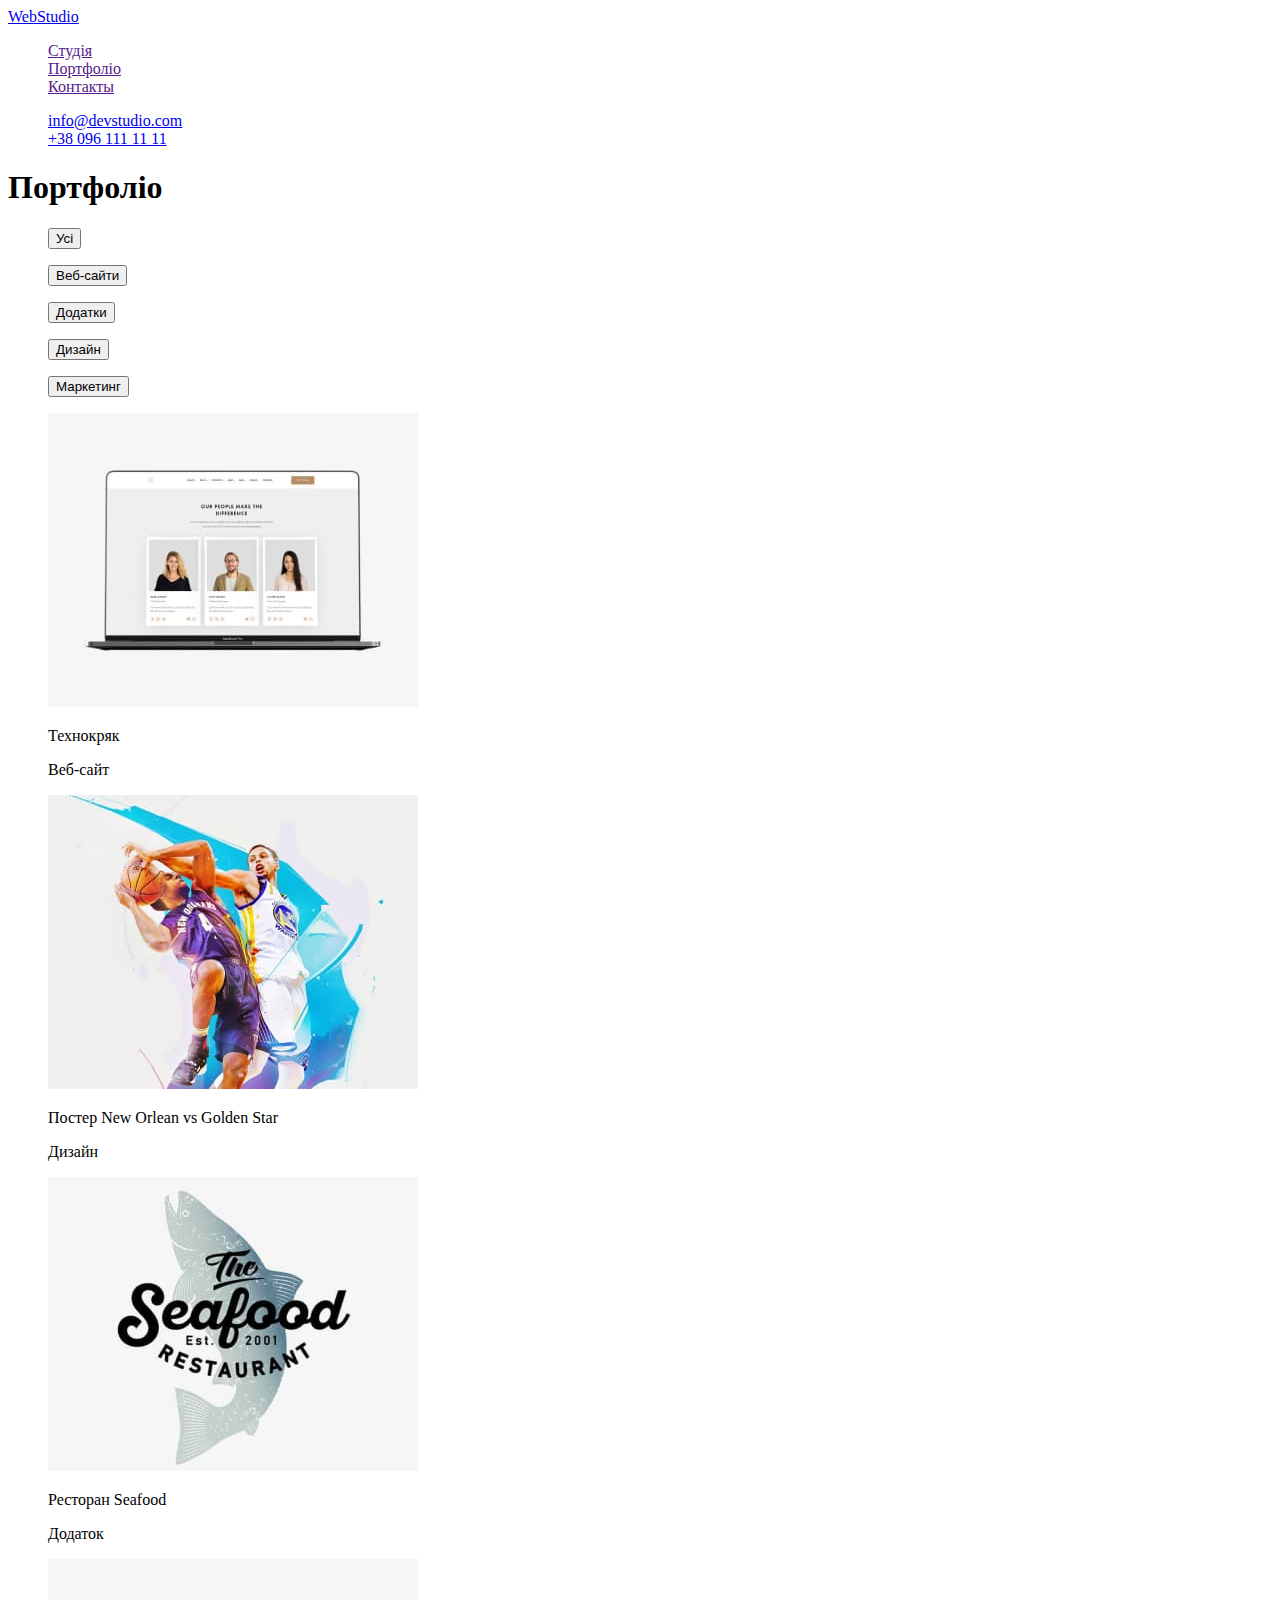
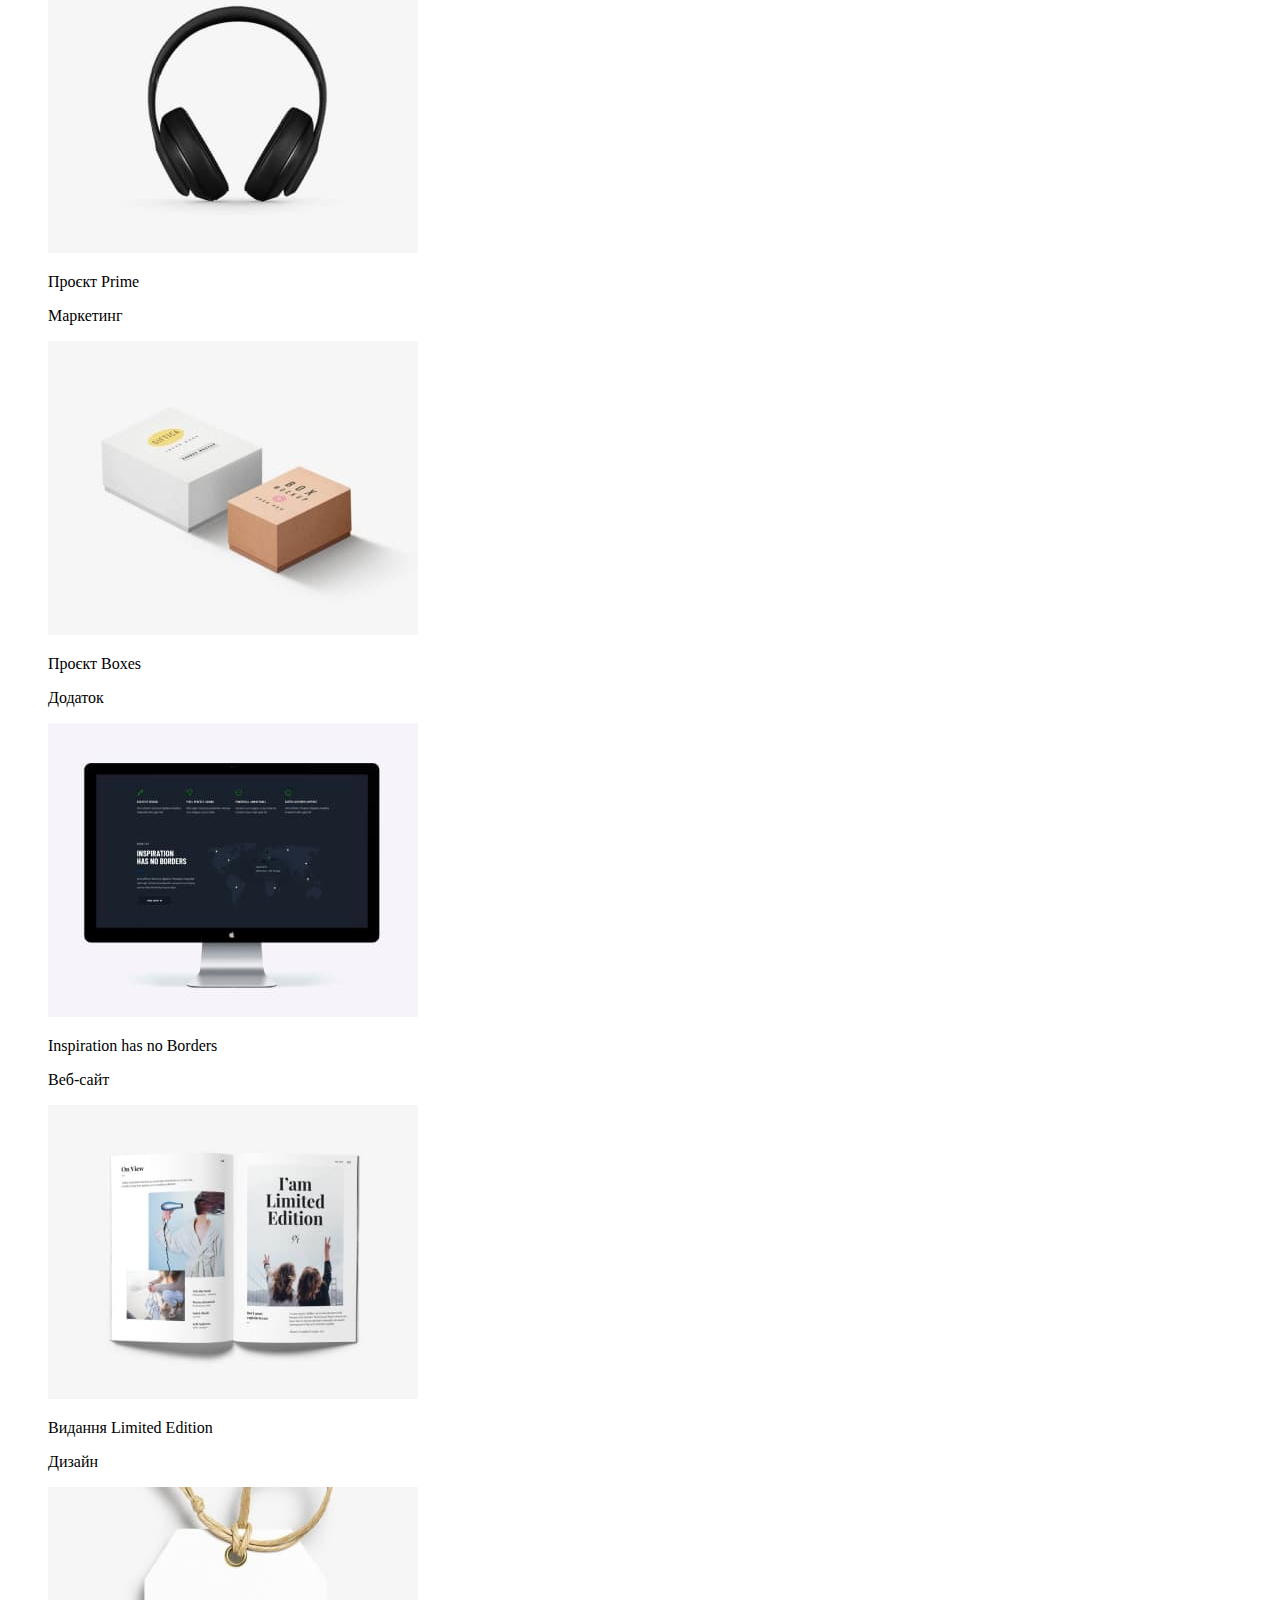
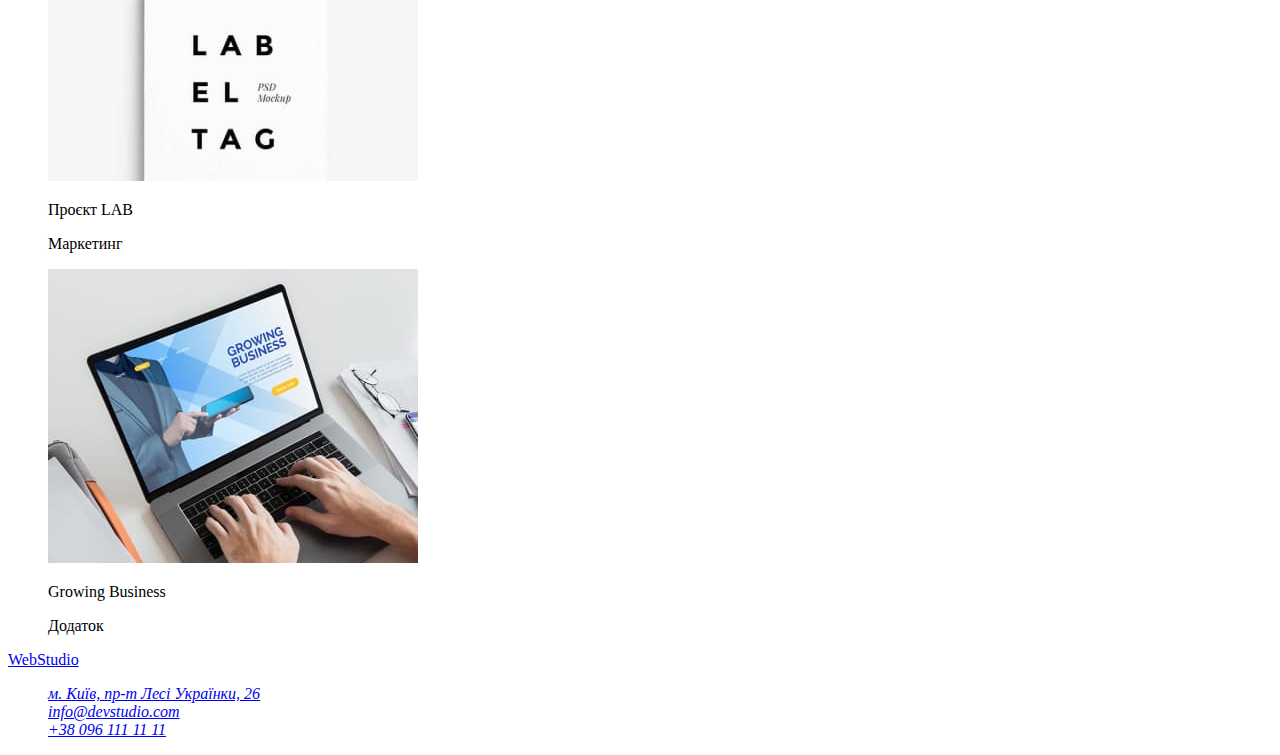
==== portfolio.html @ 8956137d "HM-2 day-1" ====
<!DOCTYPE html>
<html lang="uk">
  <head>
    <meta charset="UTF-8" />
    <meta http-equiv="X-UA-Compatible" content="IE=edge" />
    <meta name="viewport" content="width=device-width, initial-scale=1.0" />
    <title>Document</title>
    <link rel="stylesheet" href="./styles.css" />
  </head>
  <body>
    <header class="web-header">
      <nav class="header-nav">
        <a href="./index.html ">WebStudio</a>
        <ul>
          <li class="link">
            <a href="" class="link-web">Студія</a>
          </li>
          <li>
            <a href="" class="link-web">Портфоліо</a>
          </li>
          <li>
            <a href="" class="link-web">Контакты</a>
          </li>
        </ul>
      </nav>

      <ul>
        <li>
          <a class="link-contact" href="mailtu:info@devstudio.com"
            >info@devstudio.com</a
          >
        </li>
        <li>
          <a class="link-contact" href="tel:+380961111111">+38 096 111 11 11</a>
        </li>
      </ul>
    </header>
    <h1>Портфоліо</h1>
    <section class="nav-portfolio">
      <li>
        <ul>
          <button type="button">Усі</button>
        </ul>
        <ul>
          <button type="button">Веб-сайти</button>
        </ul>
        <ul>
          <button type="button">Додатки</button>
        </ul>
        <ul>
          <button type="button">Дизайн</button>
        </ul>
        <ul>
          <button type="button">Маркетинг</button>
        </ul>
      </li>
    </section>
    <section class="projects">
      <ul>
        <li>
          <img src="./images/project1.jpg" alt="Технокряк" width="370" />
          <p>Технокряк</p>
          <p>Веб-сайт</p>
        </li>
        <li>
          <img
            src="./images/project2.jpg"
            alt="Постер New Orlean vs Golden Star"
            width="370"
          />
          <p>Постер New Orlean vs Golden Star</p>
          <p>Дизайн</p>
        </li>
        <li>
          <img src="./images/project3.jpg" alt="Ресторан Seafood" width="370" />
          <p>Ресторан Seafood</p>
          <p>Додаток</p>
        </li>
        <li>
          <img src="./images/project4.jpg" alt="Проєкт Prime" width="370" />
          <p>Проєкт Prime</p>
          <p>Маркетинг</p>
        </li>
        <li>
          <img src="./images/project5.jpg" alt="Проєкт Boxes" width="370" />
          <p>Проєкт Boxes</p>
          <p>Додаток</p>
        </li>
        <li>
          <img
            src="./images/project6.jpg"
            alt="Inspiration has no Borders"
            width="370"
          />
          <p>Inspiration has no Borders</p>
          <p>Веб-сайт</p>
        </li>
        <li>
          <img
            src="./images/project7.jpg"
            alt="Видання Limited Edition"
            width="370"
          />
          <p>Видання Limited Edition</p>
          <p>Дизайн</p>
        </li>
        <li>
          <img src="./images/project8.jpg" alt="Проєкт LAB" width="370" />
          <p>Проєкт LAB</p>
          <p>Маркетинг</p>
        </li>
        <li>
          <img src="./images/project9.jpg" alt="Growing Business" width="370" />
          <p>Growing Business</p>
          <p>Додаток</p>
        </li>
      </ul>
    </section>

    <footer>
      <a href="./index.html">WebStudio</a>
      <address>
        <ul>
          <li>
            <a href="https://goo.gl/maps/ACZNKpHMxKwvgp7U7" target="_blank"
              >м. Київ, пр-т Лесі Українки, 26</a
            >
          </li>
          <li><a href="mailto:info@devstudio.com">info@devstudio.com</a></li>
          <li><a href="tel:+380961111111 ">+38 096 111 11 11</a></li>
        </ul>
      </address>
    </footer>
  </body>
</html>
---- styles.css ----
:root {
  --color-web-blue: #2196f3;
}
ul * {
  list-style: none;
}
.hero {
  background-color: #2f303a;
}
.link-web:hover {
  color: var(--color-web-blue);
}
.link-contact:hover {
  color: var(--color-web-blue);
}
.order {
  background-color: var(--color-web-blue);
}
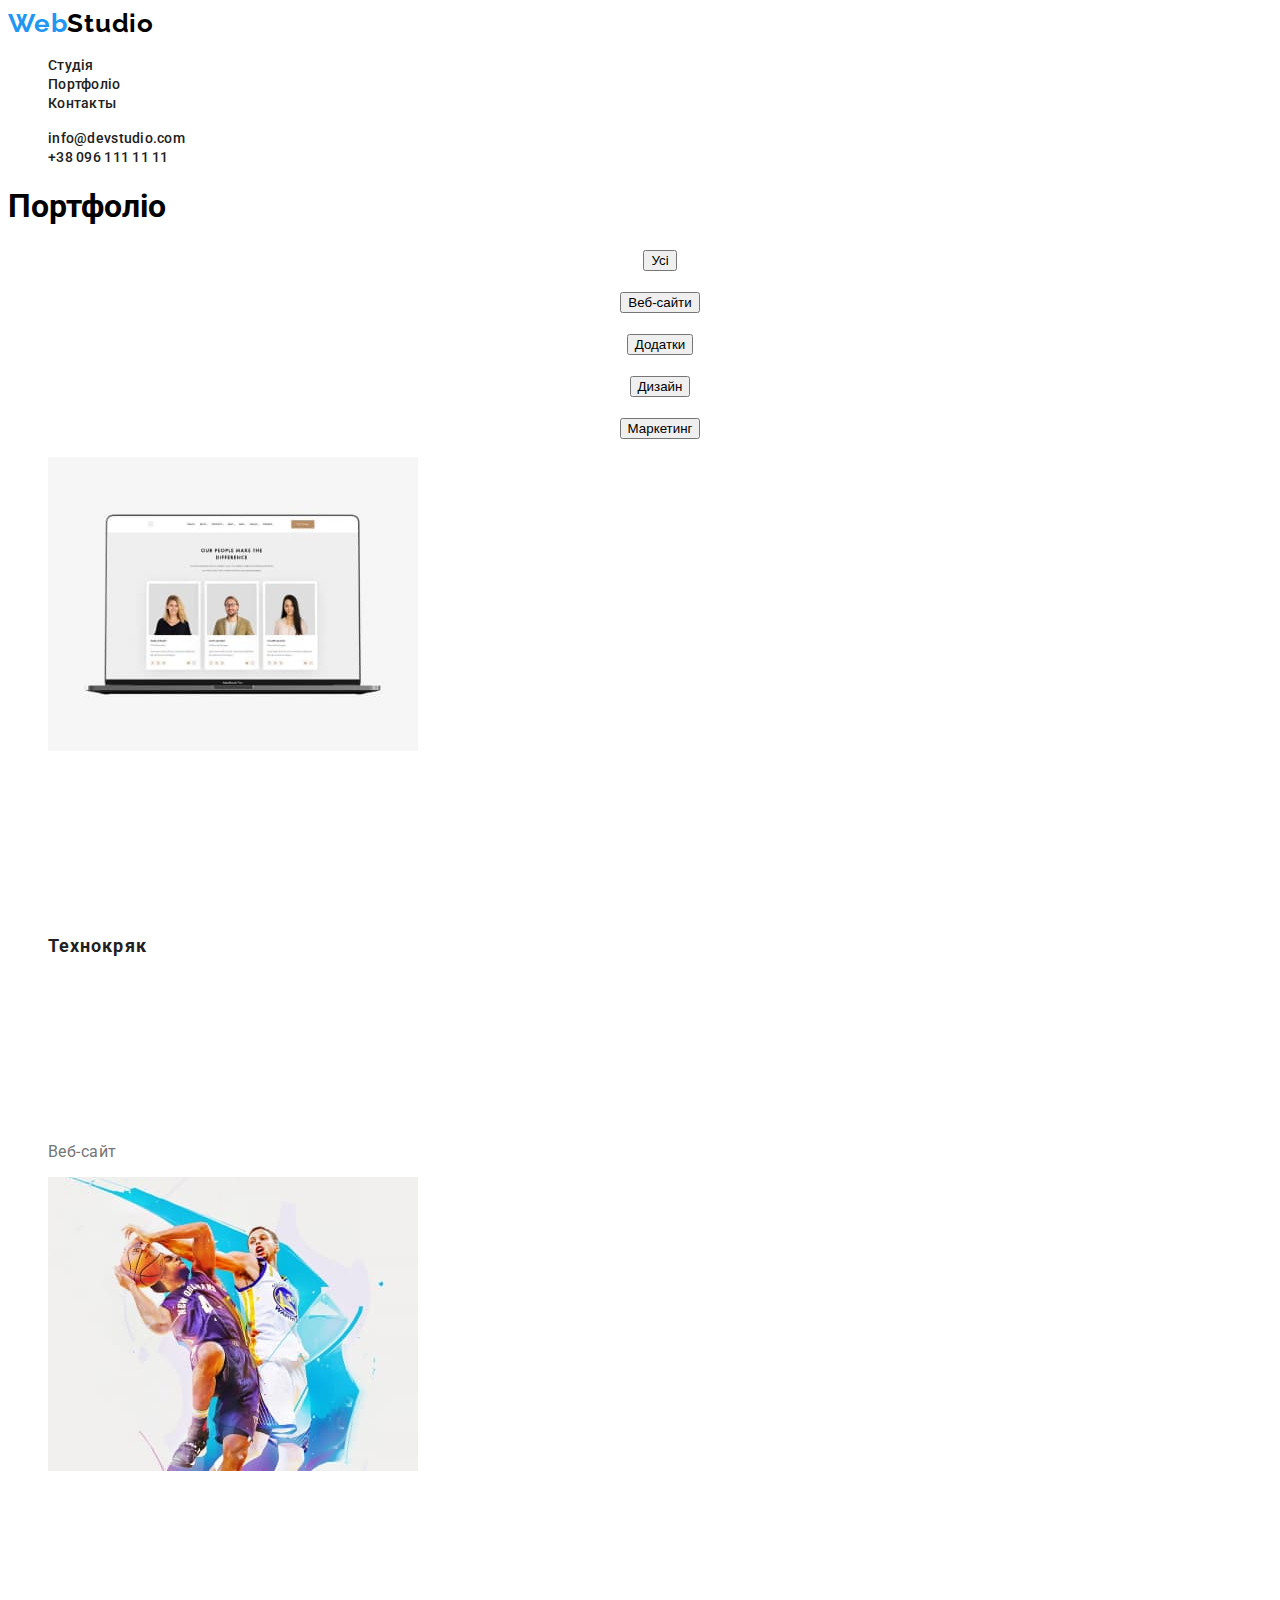
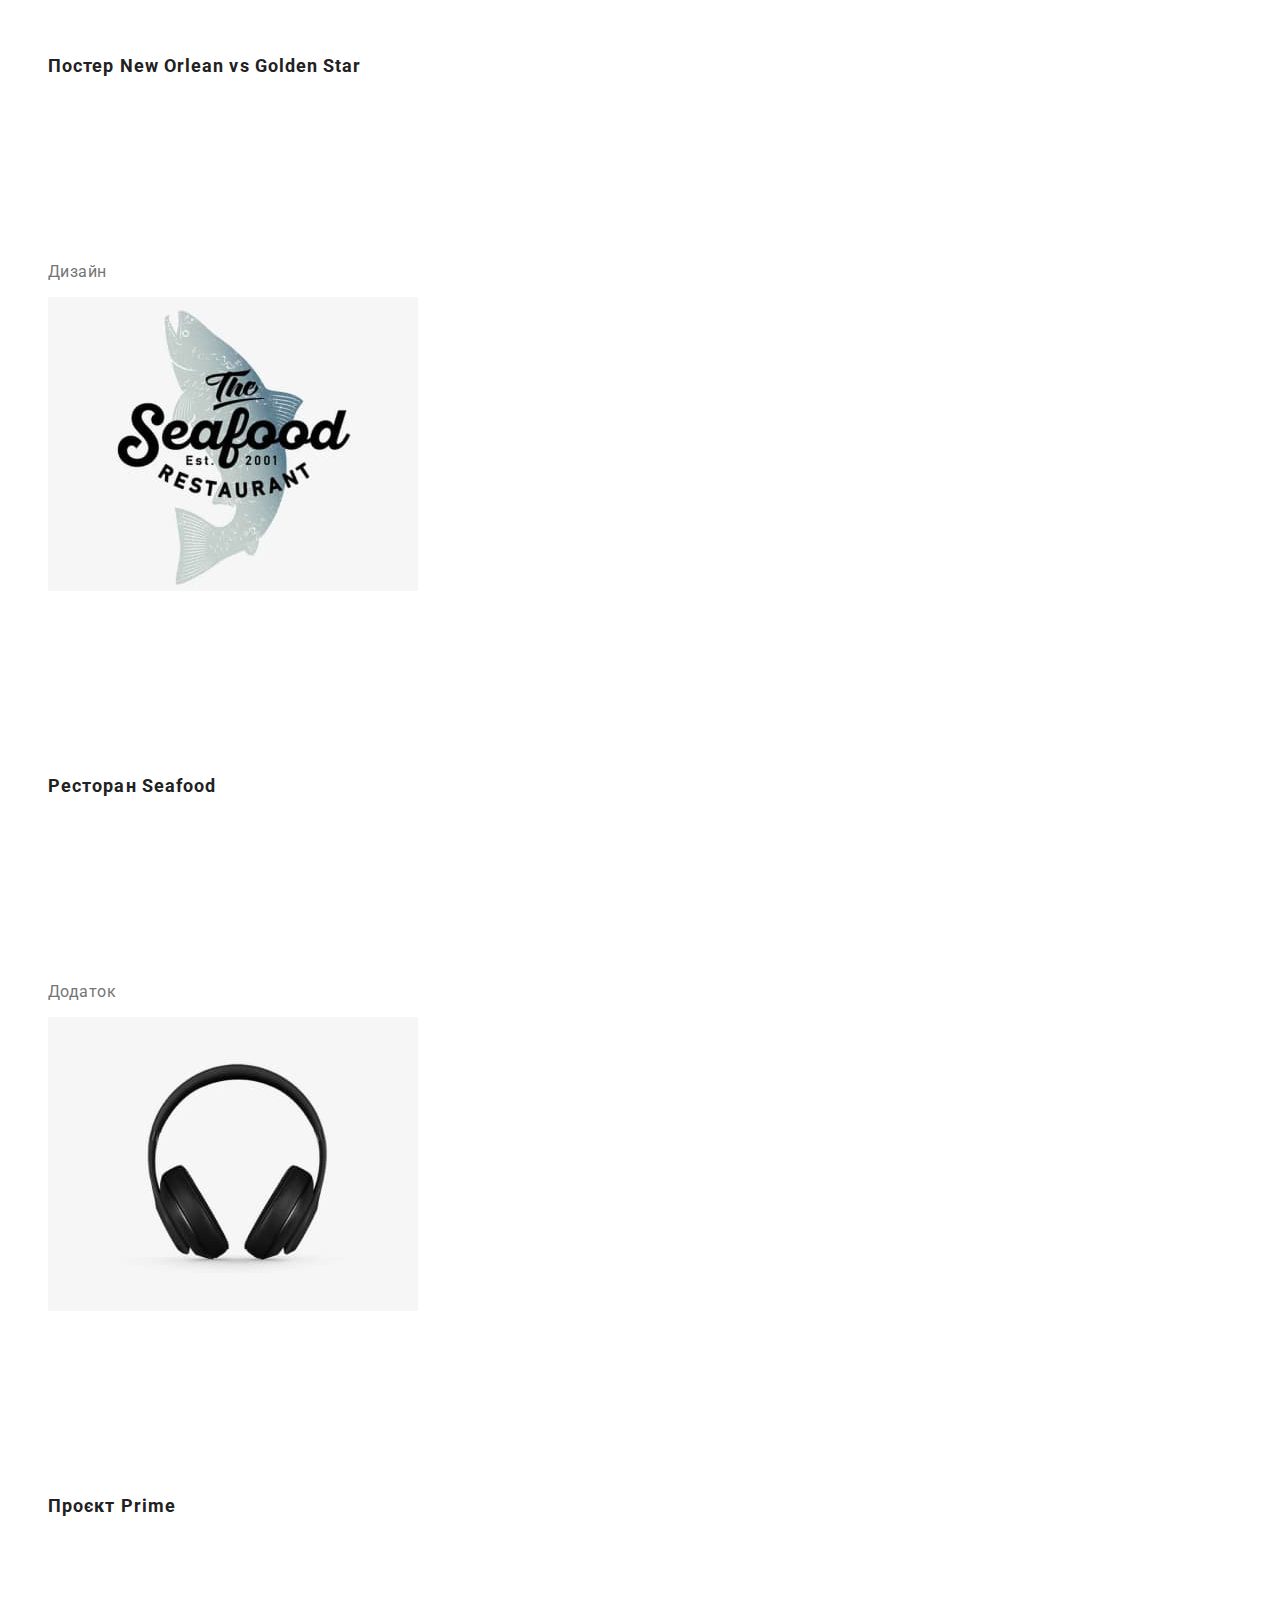
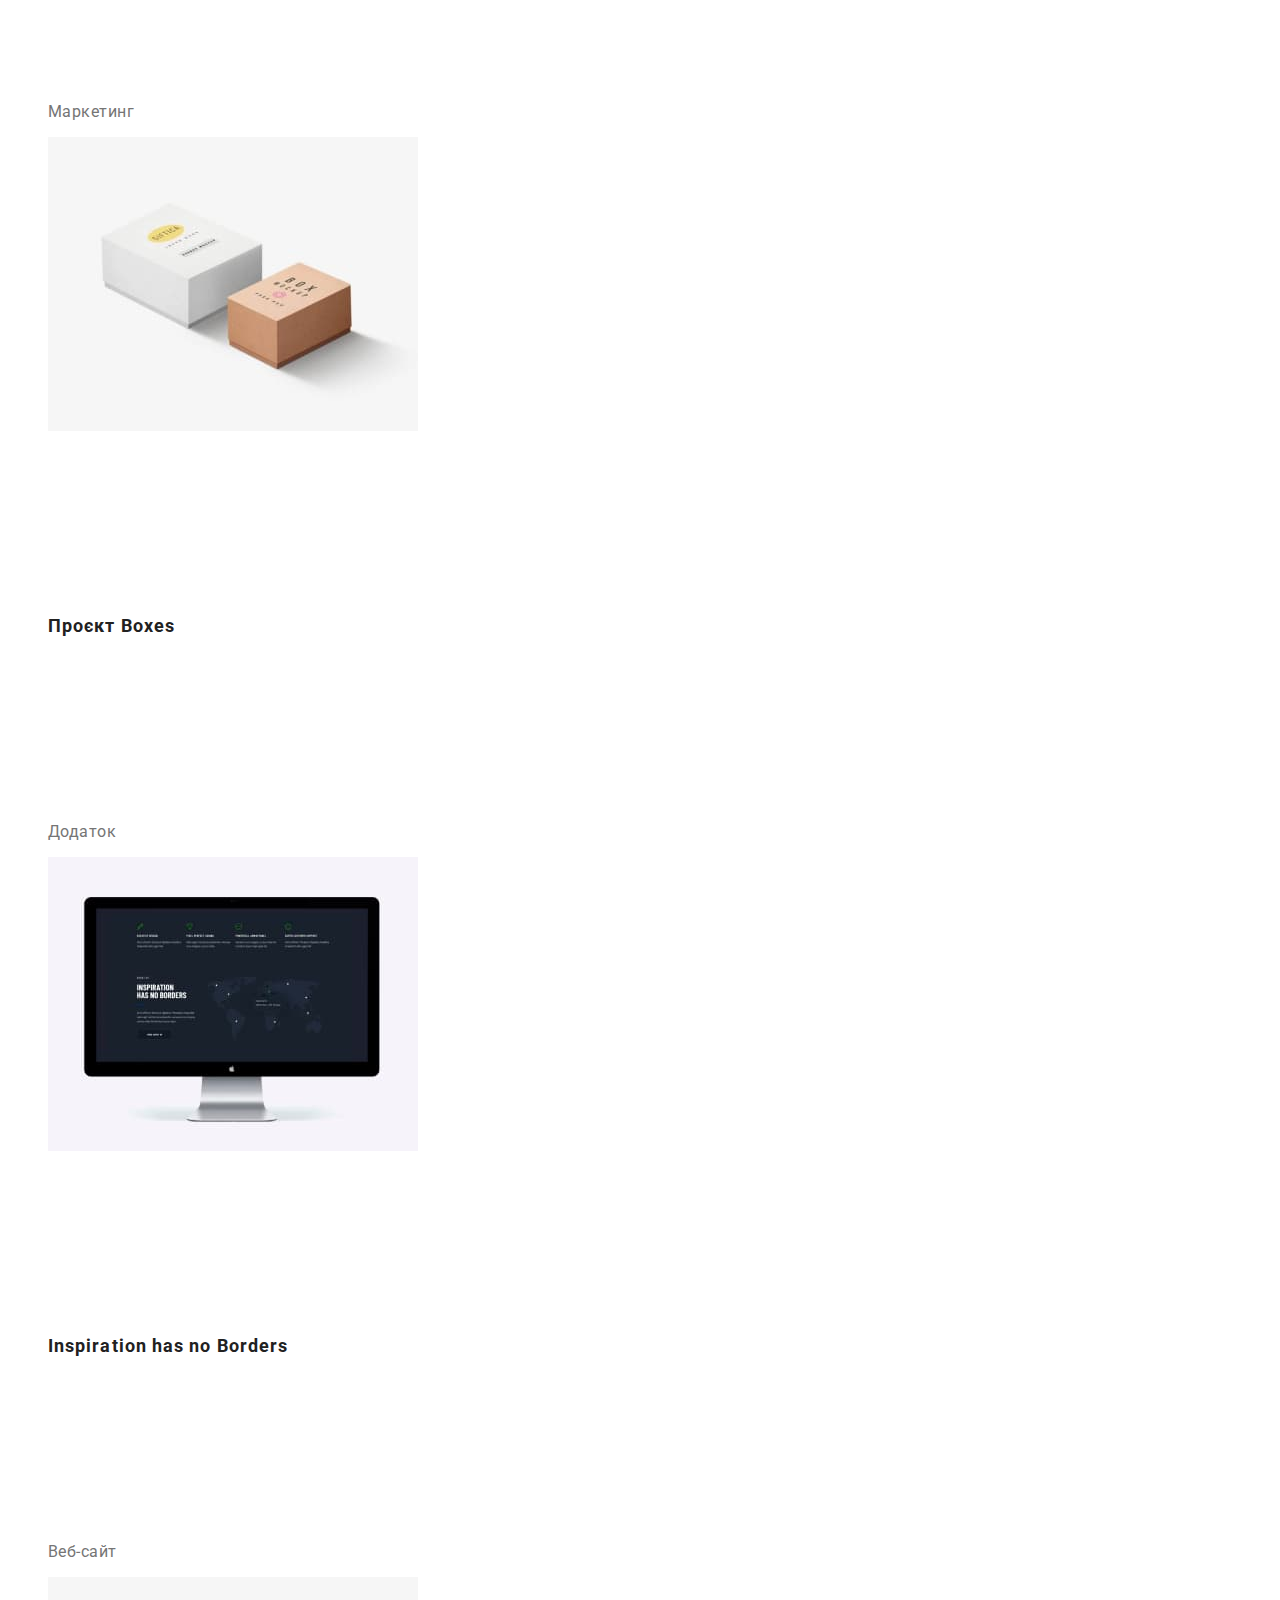
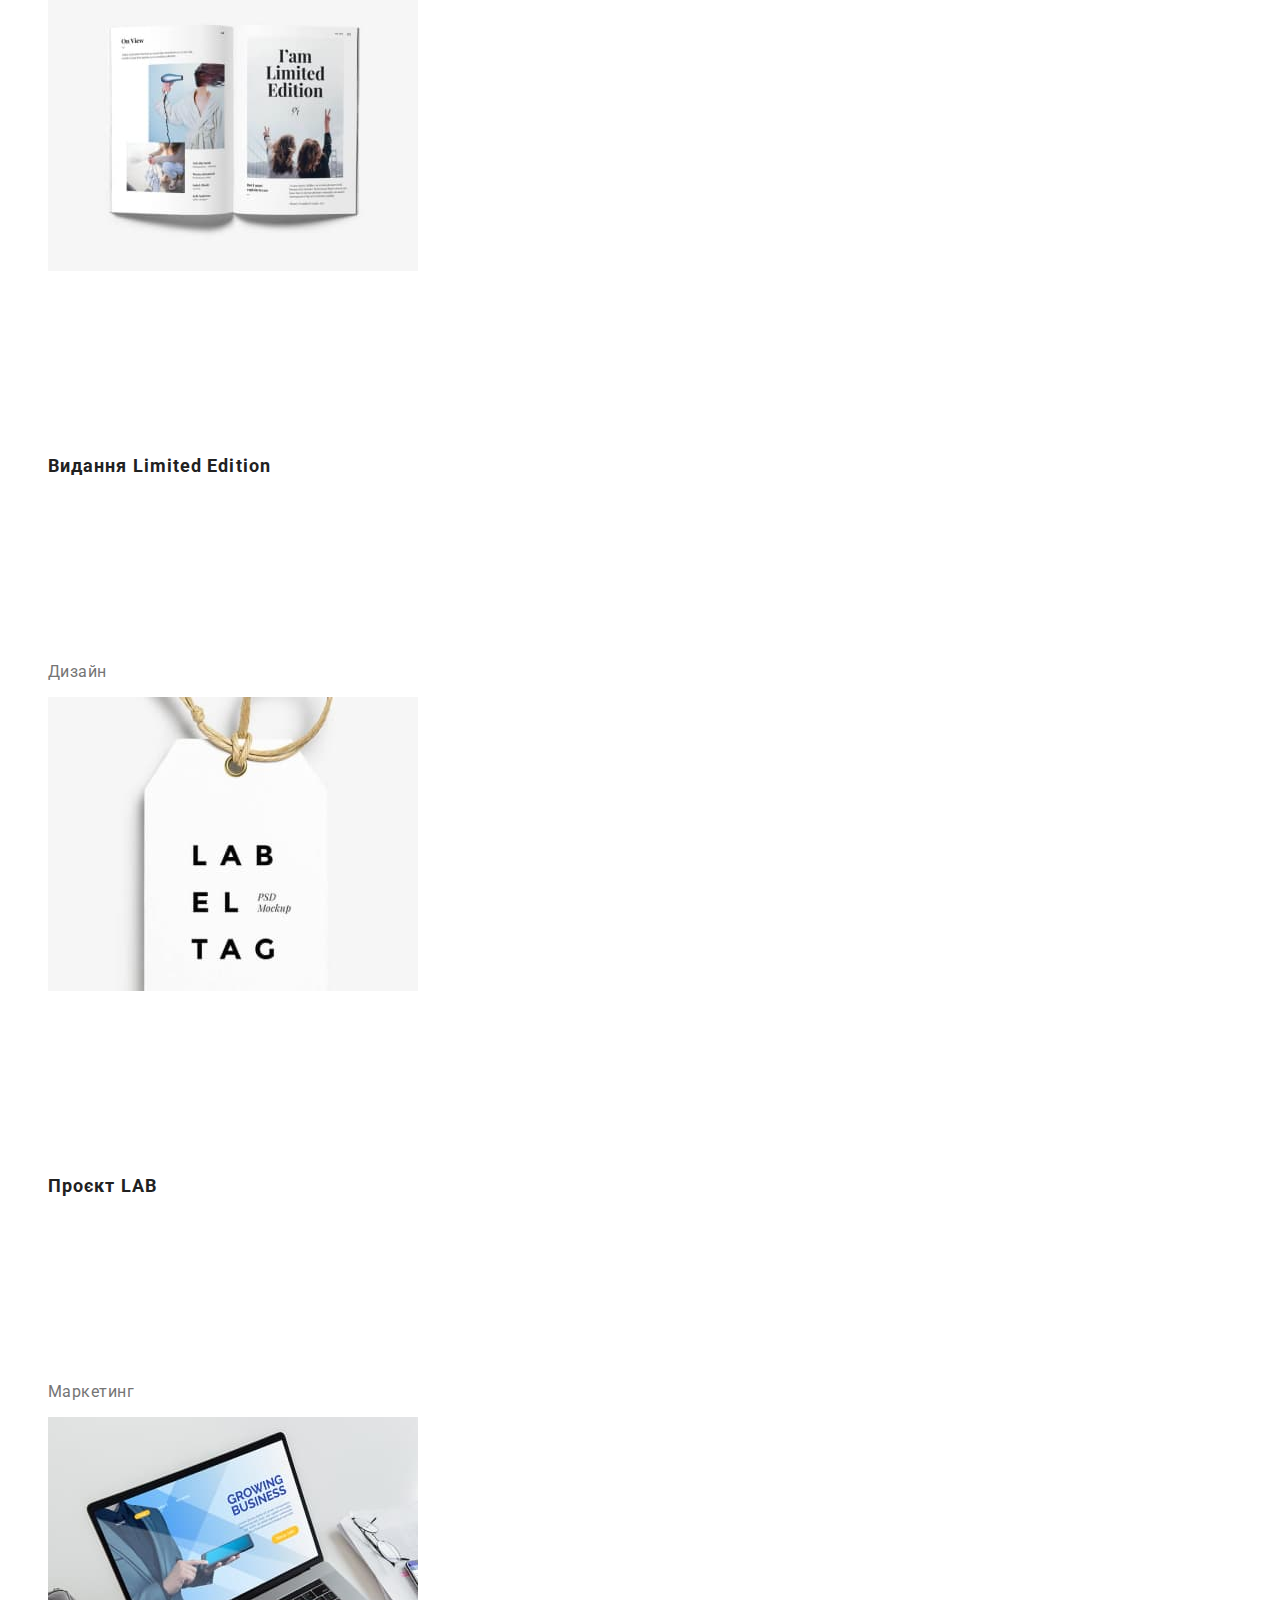
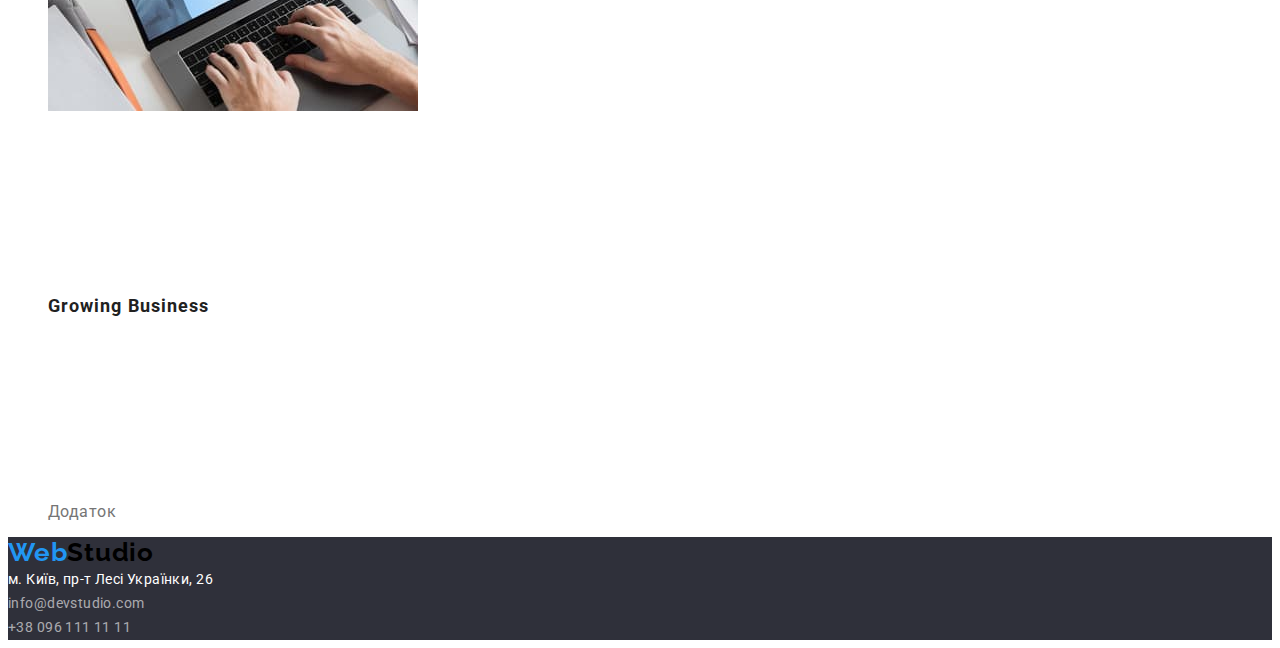
==== commit 86b36388: "HW-2 option 2" ====
--- a/portfolio.html
+++ b/portfolio.html
@@ -4,130 +4,158 @@
     <meta charset="UTF-8" />
     <meta http-equiv="X-UA-Compatible" content="IE=edge" />
     <meta name="viewport" content="width=device-width, initial-scale=1.0" />
-    <title>Document</title>
-    <link rel="stylesheet" href="./styles.css" />
+    <title>WebStudio</title>
+    <link rel="preconnect" href="https://fonts.googleapis.com" />
+    <link rel="preconnect" href="https://fonts.gstatic.com" crossorigin />
+    <link
+      href="https://fonts.googleapis.com/css2?family=Oleo+Script&family=Raleway:wght@700&family=Roboto:wght@400;500;700;900&display=swap"
+      rel="stylesheet"
+    />
+    <link rel="stylesheet" href="CSS/styles.css" />
   </head>
   <body>
     <header class="web-header">
-      <nav class="header-nav">
-        <a href="./index.html ">WebStudio</a>
-        <ul>
-          <li class="link">
-            <a href="" class="link-web">Студія</a>
+      <nav class="nav-header">
+        <a href="./index.html " class="logo">
+          <span class="web">Web</span>Studio</a
+        >
+        <ul class="menu-header">
+          <li>
+            <a href="./studio.html" class="link">Студія</a>
           </li>
           <li>
-            <a href="" class="link-web">Портфоліо</a>
+            <a href="./portfolio.html" class="link">Портфоліо</a>
           </li>
           <li>
-            <a href="" class="link-web">Контакты</a>
+            <a href="" class="link">Контакты</a>
           </li>
         </ul>
       </nav>
 
-      <ul>
+      <ul class="contact">
         <li>
-          <a class="link-contact" href="mailtu:info@devstudio.com"
+          <a class="contact-link" href="mailtu:info@devstudio.com"
             >info@devstudio.com</a
           >
         </li>
         <li>
-          <a class="link-contact" href="tel:+380961111111">+38 096 111 11 11</a>
+          <a class="contact-link" href="tel:+380961111111">+38 096 111 11 11</a>
         </li>
       </ul>
     </header>
-    <h1>Портфоліо</h1>
-    <section class="nav-portfolio">
-      <li>
-        <ul>
-          <button type="button">Усі</button>
-        </ul>
-        <ul>
-          <button type="button">Веб-сайти</button>
-        </ul>
-        <ul>
-          <button type="button">Додатки</button>
-        </ul>
-        <ul>
-          <button type="button">Дизайн</button>
-        </ul>
-        <ul>
-          <button type="button">Маркетинг</button>
-        </ul>
-      </li>
-    </section>
-    <section class="projects">
-      <ul>
-        <li>
-          <img src="./images/project1.jpg" alt="Технокряк" width="370" />
-          <p>Технокряк</p>
-          <p>Веб-сайт</p>
+    <main>
+      <h1>Портфоліо</h1>
+      <section class="selection-portfolio">
+        <li class="portf-menu">
+          <ul>
+            <button type="button">Усі</button>
+          </ul>
+          <ul>
+            <button type="button">Веб-сайти</button>
+          </ul>
+          <ul>
+            <button type="button">Додатки</button>
+          </ul>
+          <ul>
+            <button type="button">Дизайн</button>
+          </ul>
+          <ul>
+            <button type="button">Маркетинг</button>
+          </ul>
         </li>
-        <li>
-          <img
-            src="./images/project2.jpg"
-            alt="Постер New Orlean vs Golden Star"
-            width="370"
-          />
-          <p>Постер New Orlean vs Golden Star</p>
-          <p>Дизайн</p>
-        </li>
-        <li>
-          <img src="./images/project3.jpg" alt="Ресторан Seafood" width="370" />
-          <p>Ресторан Seafood</p>
-          <p>Додаток</p>
-        </li>
-        <li>
-          <img src="./images/project4.jpg" alt="Проєкт Prime" width="370" />
-          <p>Проєкт Prime</p>
-          <p>Маркетинг</p>
-        </li>
-        <li>
-          <img src="./images/project5.jpg" alt="Проєкт Boxes" width="370" />
-          <p>Проєкт Boxes</p>
-          <p>Додаток</p>
-        </li>
-        <li>
-          <img
-            src="./images/project6.jpg"
-            alt="Inspiration has no Borders"
-            width="370"
-          />
-          <p>Inspiration has no Borders</p>
-          <p>Веб-сайт</p>
-        </li>
-        <li>
-          <img
-            src="./images/project7.jpg"
-            alt="Видання Limited Edition"
-            width="370"
-          />
-          <p>Видання Limited Edition</p>
-          <p>Дизайн</p>
-        </li>
-        <li>
-          <img src="./images/project8.jpg" alt="Проєкт LAB" width="370" />
-          <p>Проєкт LAB</p>
-          <p>Маркетинг</p>
-        </li>
-        <li>
-          <img src="./images/project9.jpg" alt="Growing Business" width="370" />
-          <p>Growing Business</p>
-          <p>Додаток</p>
-        </li>
-      </ul>
-    </section>
-
-    <footer>
-      <a href="./index.html">WebStudio</a>
-      <address>
+      </section>
+      <section class="projects">
         <ul>
           <li>
-            <a href="https://goo.gl/maps/ACZNKpHMxKwvgp7U7" target="_blank"
+            <img src="./images/project1.jpg" alt="Технокряк" width="370" />
+            <h2 class="projects-h">Технокряк</h2>
+            <p class="projects-p">Веб-сайт</p>
+          </li>
+          <li>
+            <img
+              src="./images/project2.jpg"
+              alt="Постер New Orlean vs Golden Star"
+              width="370"
+            />
+            <h2 class="projects-h">Постер New Orlean vs Golden Star</h2>
+            <p class="projects-p">Дизайн</p>
+          </li>
+          <li>
+            <img
+              src="./images/project3.jpg"
+              alt="Ресторан Seafood"
+              width="370"
+            />
+            <h2 class="projects-h">Ресторан Seafood</h2>
+            <p class="projects-p">Додаток</p>
+          </li>
+          <li>
+            <img src="./images/project4.jpg" alt="Проєкт Prime" width="370" />
+            <h2 class="projects-h">Проєкт Prime</h2>
+            <p class="projects-p">Маркетинг</p>
+          </li>
+          <li>
+            <img src="./images/project5.jpg" alt="Проєкт Boxes" width="370" />
+            <h2 class="projects-h">Проєкт Boxes</h2>
+            <p class="projects-p">Додаток</p>
+          </li>
+          <li>
+            <img
+              src="./images/project6.jpg"
+              alt="Inspiration has no Borders"
+              width="370"
+            />
+            <h2 class="projects-h">Inspiration has no Borders</h2>
+            <p class="projects-p">Веб-сайт</p>
+          </li>
+          <li>
+            <img
+              src="./images/project7.jpg"
+              alt="Видання Limited Edition"
+              width="370"
+            />
+            <h2 class="projects-h">Видання Limited Edition</h2>
+            <p class="projects-p">Дизайн</p>
+          </li>
+          <li>
+            <img src="./images/project8.jpg" alt="Проєкт LAB" width="370" />
+            <h2 class="projects-h">Проєкт LAB</h2>
+            <p class="projects-p">Маркетинг</p>
+          </li>
+          <li>
+            <img
+              src="./images/project9.jpg"
+              alt="Growing Business"
+              width="370"
+            />
+            <h2 class="projects-h">Growing Business</h2>
+            <p class="projects-p">Додаток</p>
+          </li>
+        </ul>
+      </section>
+    </main>
+    <footer>
+     <a href="./index.html " class="logo footer-logo">
+          <span class="web">Web</span>Studio</a
+        >
+          <li>
+            <a
+              href="https://goo.gl/maps/ACZNKpHMxKwvgp7U7"
+              target="_blank"
+              class="link-maps"
               >м. Київ, пр-т Лесі Українки, 26</a
             >
           </li>
-          <li><a href="mailto:info@devstudio.com">info@devstudio.com</a></li>
-          <li><a href="tel:+380961111111 ">+38 096 111 11 11</a></li>
+          <li>
+            <a href="mailto:info@devstudio.com" class="link-footer"
+              >info@devstudio.com</a
+            >
+          </li>
+          <li>
+            <a href="tel:+380961111111 " class="link-footer"
+              >+38 096 111 11 11</a
+            >
+          </li>
         </ul>
       </address>
     </footer>
--- a/CSS/styles.css
+++ b/CSS/styles.css
@@ -0,0 +1,177 @@
+:root {
+  --color-web-blue: #2196f3;
+  --color-text-main: #212121;
+  --color-text-secondary: #757575;
+  --color-fone: #f5f5f5;
+}
+.web {
+  font-family: "Raleway";
+  font-style: normal;
+  font-weight: 700;
+  font-size: 26px;
+  line-height: 1.19;
+
+  letter-spacing: 0.03em;
+
+  color: #2196f3;
+  .
+}
+
+ul {
+  list-style: none;
+}
+a {
+  text-decoration: none;
+}
+button {
+  cursor: pointer;
+}
+img {
+  display: block;
+}
+body {
+  font-family: roboto, sans-serif;
+}
+footer {
+  background-color: #2f303a;
+}
+.logo {
+  font-family: 'Raleway';
+font-style: normal;
+font-weight: 700;
+font-size: 26px;
+line-height: 1.19;
+
+letter-spacing: 0.03em;
+
+color: #000000;
+
+}
+.contact-link {
+  color: var(--color-text-secondary);
+  font-weight: 500;
+  font-size: 14px;
+  line-height: 1.14;
+  letter-spacing: 0.02em;
+}
+.logo:hover,
+.logo:focus,
+.link:hover,
+.link:focus,
+.contact-link:hover,
+.contact-link:focus {
+  color: var(--color-web-blue);
+}
+.contact-link,
+.link {
+  color: var(--color-text-main);
+}
+.link {
+  font-weight: 500;
+  font-size: 14px;
+  line-height: 1.14;
+  letter-spacing: 0.02em;
+}
+
+.hero h1 {
+  background-color: #2f303a;
+  font-size: 44px;
+  font-weight: 900;
+  font-size: 44px;
+  line-height: 1.37;
+  letter-spacing: 6%;
+  text-align: center;
+}
+.hero-order {
+  background-color: var(--color-web-blue);
+
+  font-weight: 700;
+  font-size: 16px;
+  line-height: 1.88;
+
+  display: flex;
+  align-items: center;
+  text-align: center;
+  letter-spacing: 0.06em;
+}
+.feature-h {
+  font-weight: 700;
+  font-size: 14px;
+  line-height: 1.14;
+  letter-spacing: 0.03em;
+}
+.feature-description {
+  font-weight: 400;
+  font-size: 14px;
+  line-height: 1.71;
+  letter-spacing: 0.03em;
+}
+
+.about-us {
+  font-weight: 700;
+  font-size: 36px;
+  line-height: 1, 17;
+  text-align: center;
+  letter-spacing: 0.03em;
+}
+
+.link {
+  color: var(--color-text-main);
+}
+.comand {
+  font-weight: 500;
+  font-size: 16px;
+  line-height: 1.19;
+
+  text-align: center;
+  letter-spacing: 0.03em;
+}
+.comand-p {
+  font-weight: 400;
+  font-size: 16px;
+  line-height: 1.19;
+  text-align: center;
+  letter-spacing: 0.03em;
+}
+.portf-menu {
+  color: var(--color-text-main);
+  font-weight: 500;
+  font-size: 16px;
+  line-height: 1.63;
+  text-align: center;
+  letter-spacing: 0.03em;
+}
+.projects-h {
+  color: var(--color-text-main);
+  font-weight: 700;
+  font-size: 18px;
+  line-height: 20;
+
+  letter-spacing: 0.06em;
+}
+.projects-p {
+  color: var(--color-text-secondary);
+
+  font-weight: 400;
+  font-size: 16px;
+  line-height: 1.19;
+
+  letter-spacing: 0.03em;
+}
+.link-maps {
+  color: white;
+  font-weight: 400;
+  font-size: 14px;
+  line-height: 1.71;
+
+  letter-spacing: 0.03em;
+}
+.link-footer {
+  font-weight: 400;
+  font-size: 14px;
+  line-height: 1.71;
+
+  letter-spacing: 0.03em;
+
+  color: rgba(255, 255, 255, 0.6);
+}
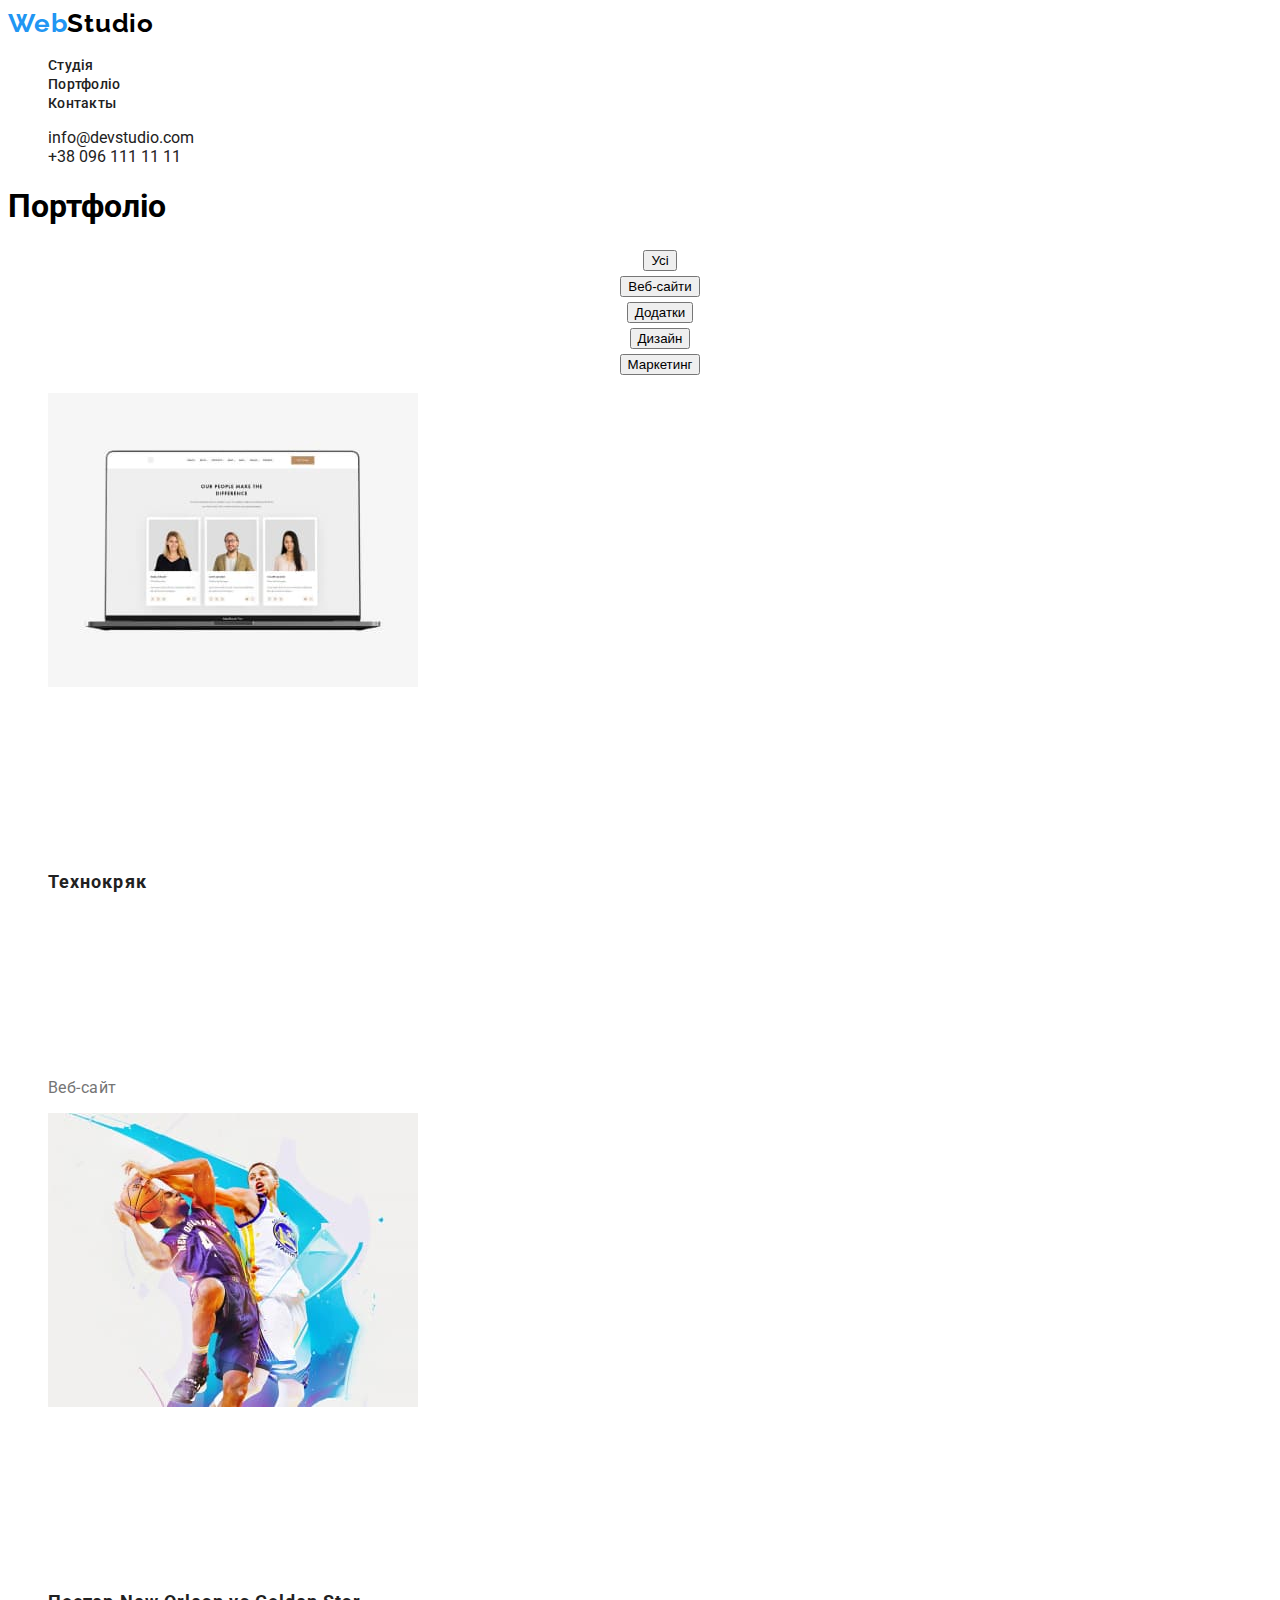
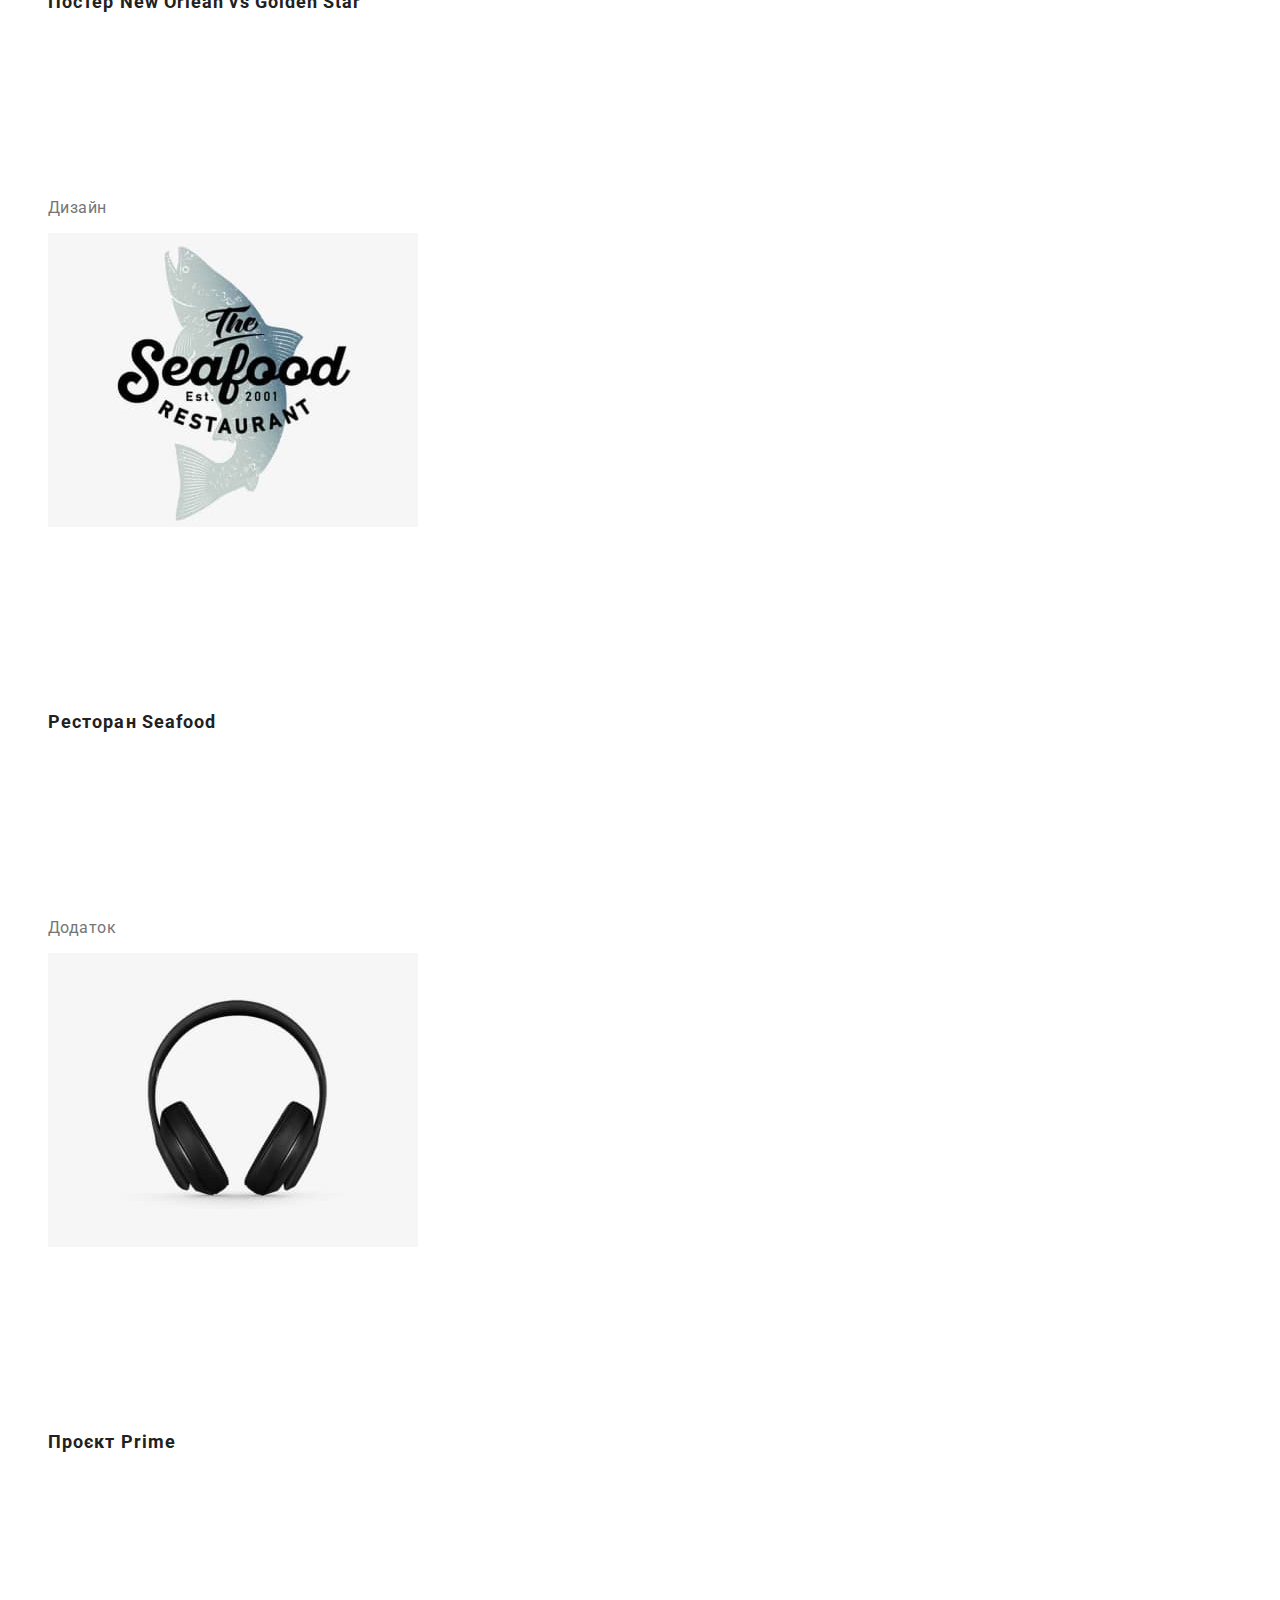
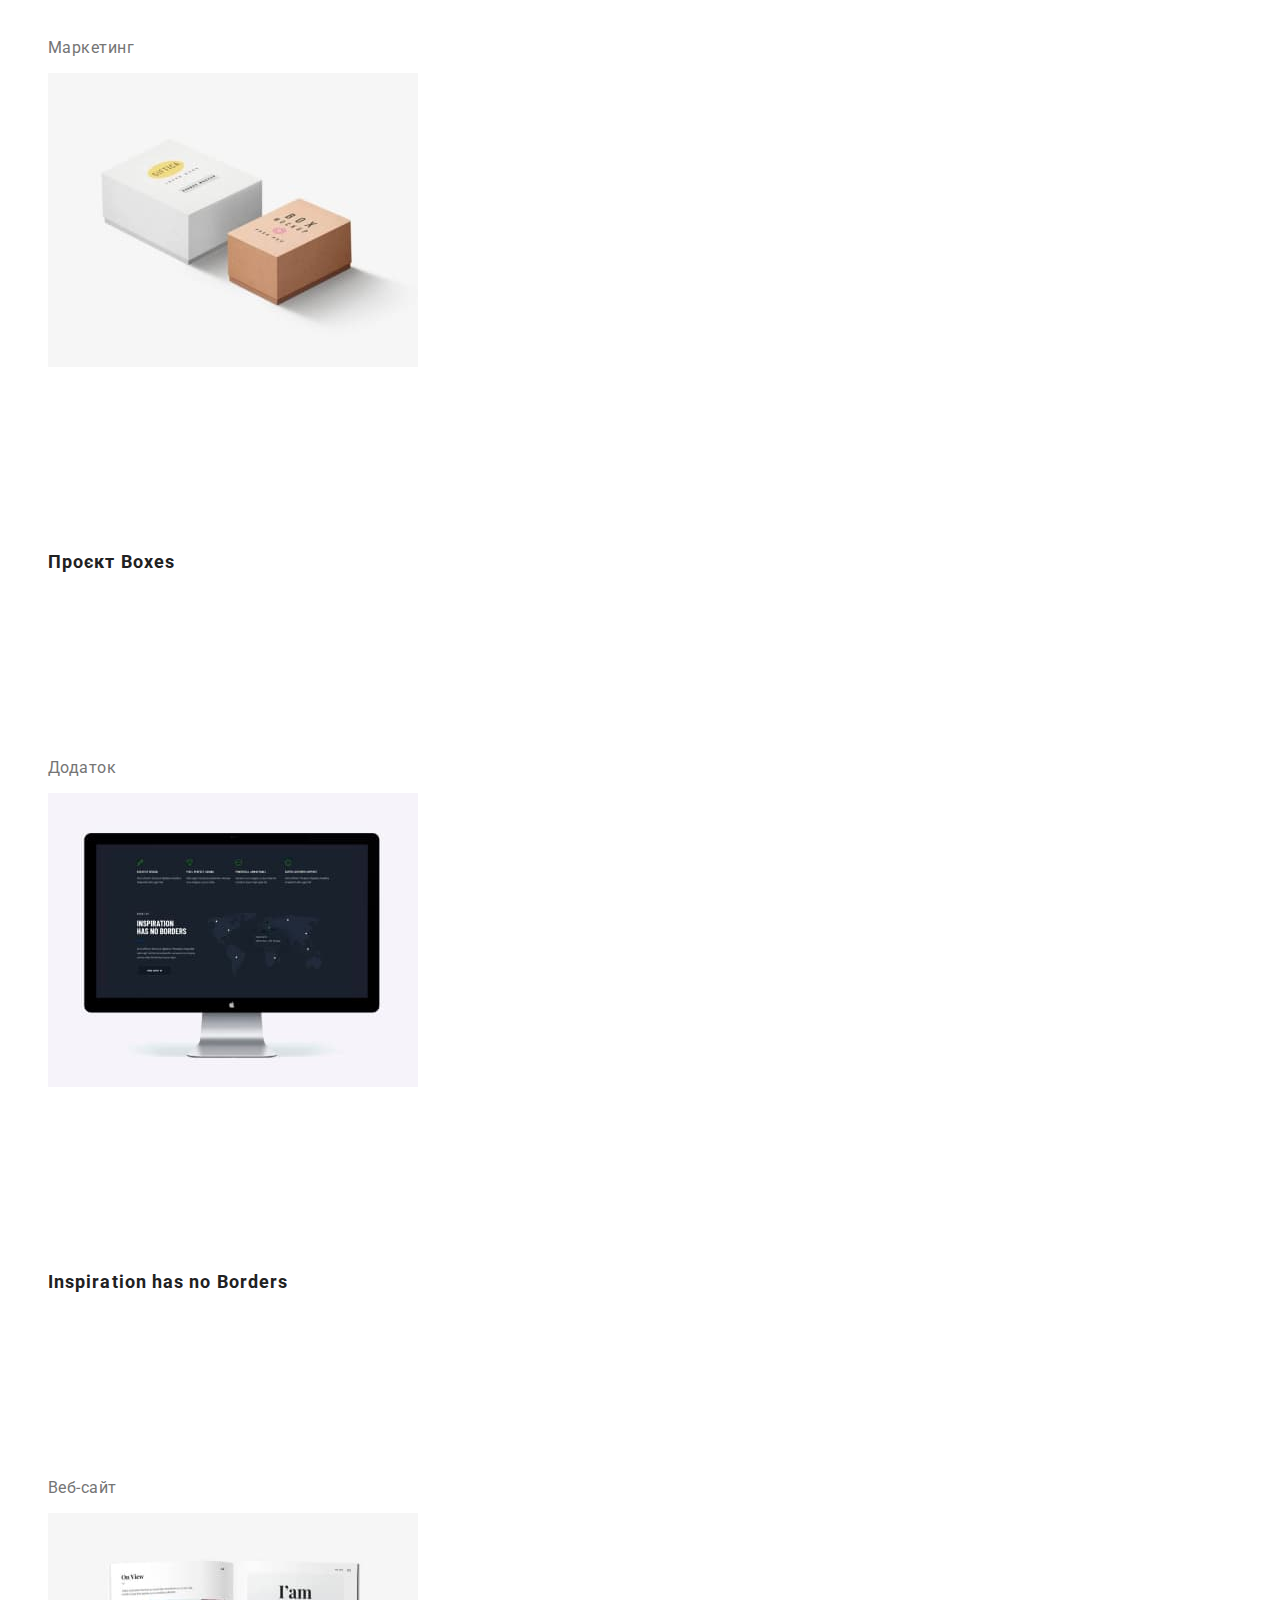
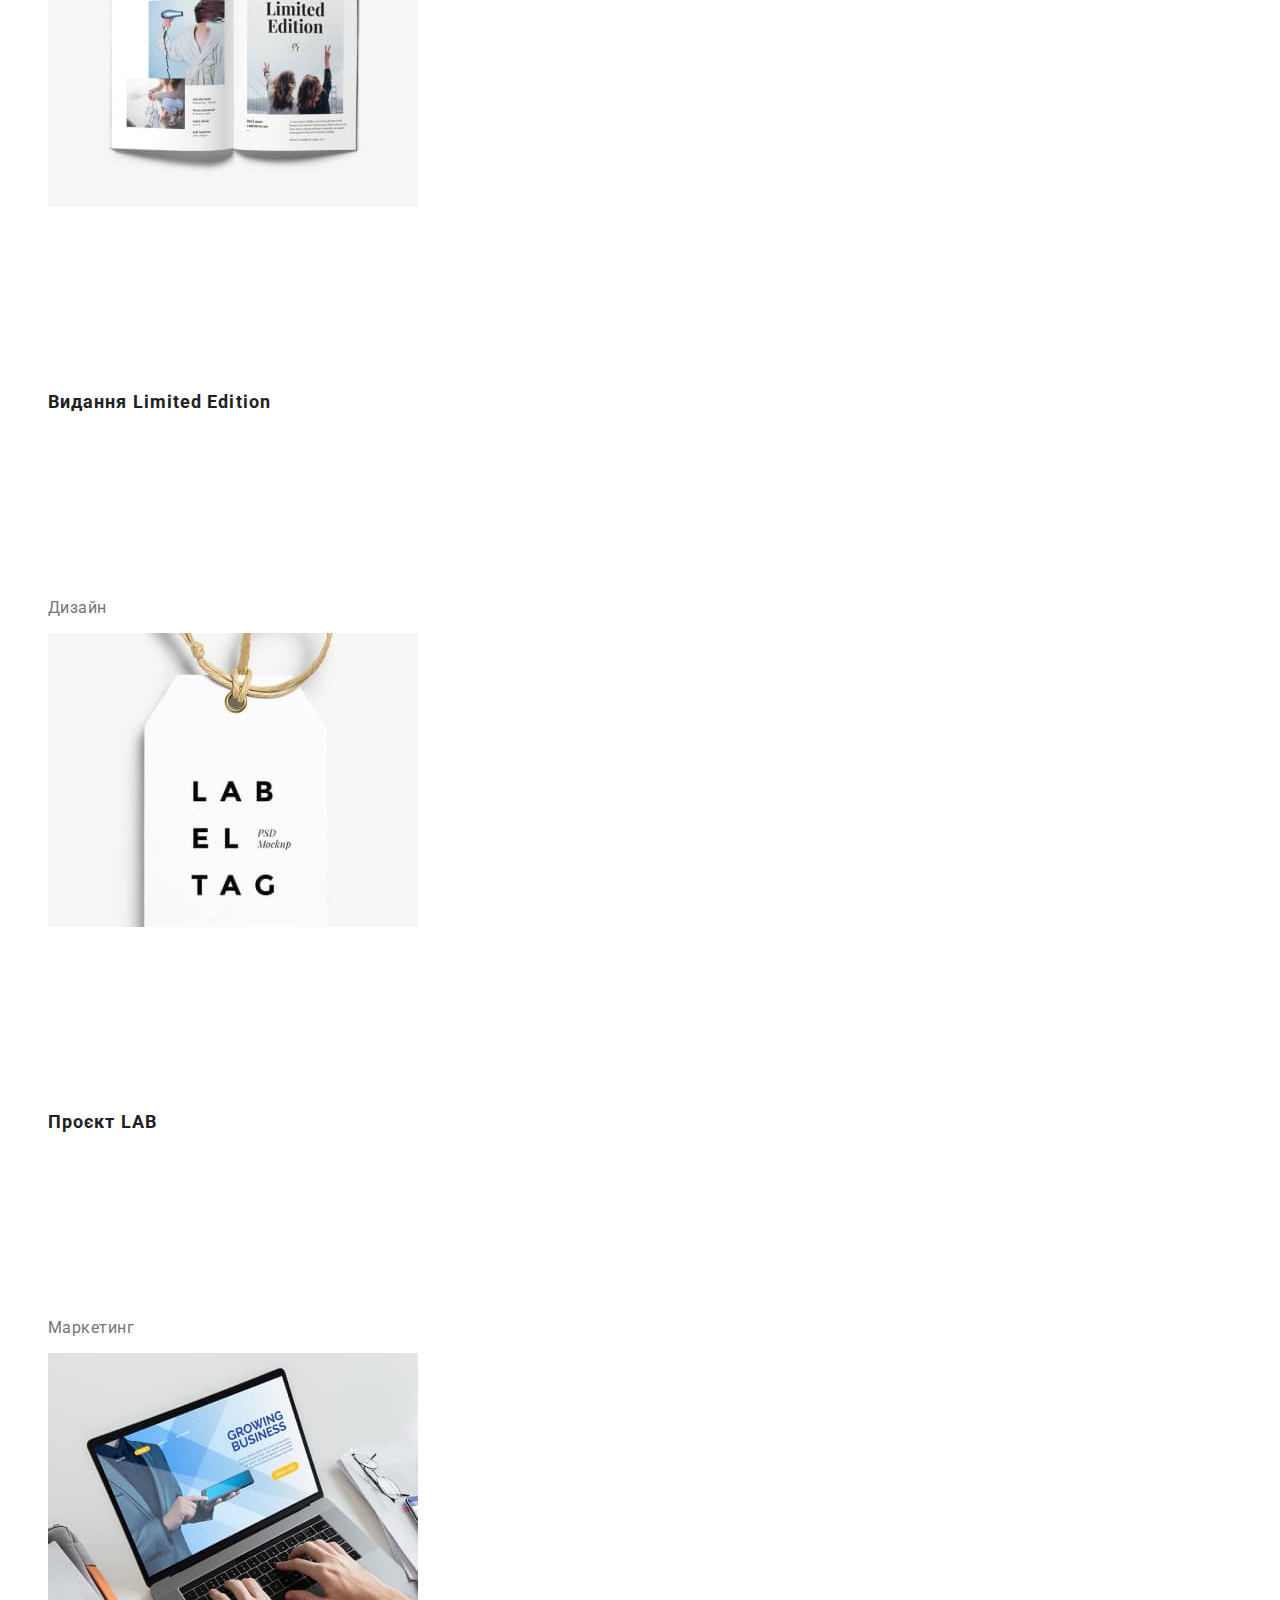
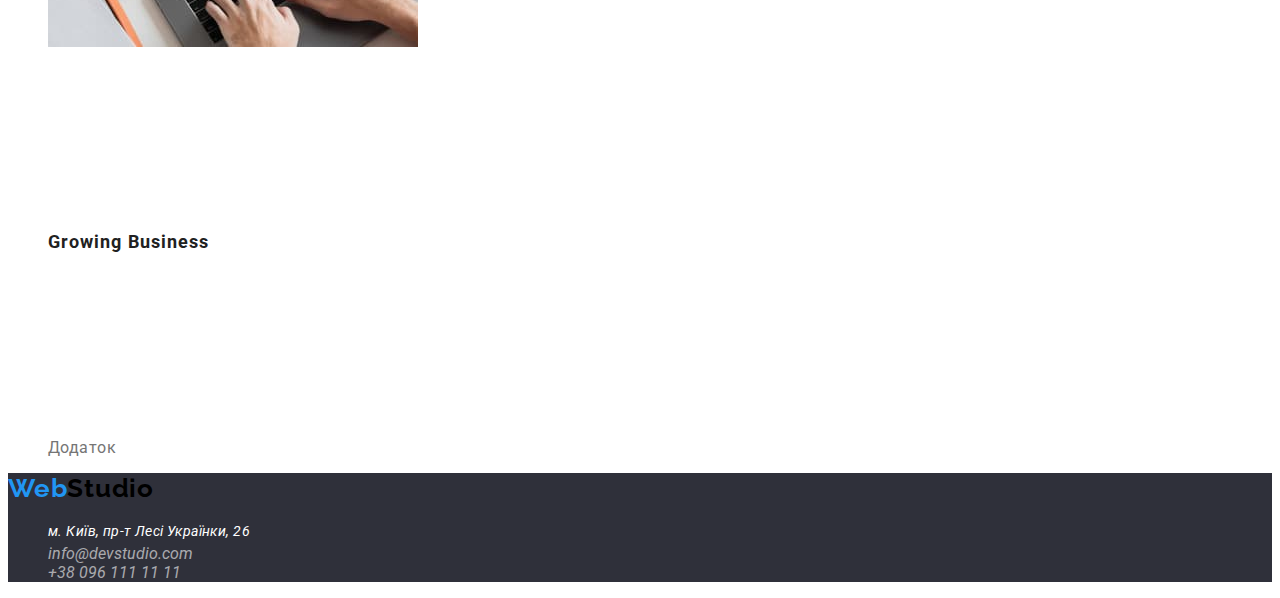
==== commit 8088707f: "HM2 opcion 2" ====
--- a/portfolio.html
+++ b/portfolio.html
@@ -45,24 +45,24 @@
     </header>
     <main>
       <h1>Портфоліо</h1>
-      <section class="selection-portfolio">
-        <li class="portf-menu">
-          <ul>
+      <section class="menu-portfolio">
+        <ul>
+          <li>
             <button type="button">Усі</button>
-          </ul>
-          <ul>
+          </li>
+          <li>
             <button type="button">Веб-сайти</button>
-          </ul>
-          <ul>
+          </li>
+          <li>
             <button type="button">Додатки</button>
-          </ul>
-          <ul>
+          </li>
+          <li>
             <button type="button">Дизайн</button>
-          </ul>
-          <ul>
+          </li>
+          <li>
             <button type="button">Маркетинг</button>
-          </ul>
-        </li>
+          </li>
+        </ul>
       </section>
       <section class="projects">
         <ul>
@@ -135,9 +135,11 @@
       </section>
     </main>
     <footer>
-     <a href="./index.html " class="logo footer-logo">
-          <span class="web">Web</span>Studio</a
-        >
+      <a href="./index.html " class="logo footer-logo">
+        <span class="web">Web</span>Studio</a
+      >
+      <address>
+        <ul>
           <li>
             <a
               href="https://goo.gl/maps/ACZNKpHMxKwvgp7U7"
@@ -147,12 +149,12 @@
             >
           </li>
           <li>
-            <a href="mailto:info@devstudio.com" class="link-footer"
+            <a href="mailto:info@devstudio.com" class="contact-link-footer"
               >info@devstudio.com</a
             >
           </li>
           <li>
-            <a href="tel:+380961111111 " class="link-footer"
+            <a href="tel:+380961111111 " class="contact-link-footer"
               >+38 096 111 11 11</a
             >
           </li>
--- a/CSS/styles.css
+++ b/CSS/styles.css
@@ -3,6 +3,7 @@
   --color-text-main: #212121;
   --color-text-secondary: #757575;
   --color-fone: #f5f5f5;
+
 }
 .web {
   font-family: "Raleway";
@@ -14,13 +15,14 @@
   letter-spacing: 0.03em;
 
   color: #2196f3;
-  .
+  
 }
 
 ul {
   list-style: none;
 }
 a {
+  
   text-decoration: none;
 }
 button {
@@ -36,7 +38,7 @@
   background-color: #2f303a;
 }
 .logo {
-  font-family: 'Raleway';
+font-family: 'Raleway';
 font-style: normal;
 font-weight: 700;
 font-size: 26px;
@@ -47,7 +49,7 @@
 color: #000000;
 
 }
-.contact-link {
+.contact contact-link {
   color: var(--color-text-secondary);
   font-weight: 500;
   font-size: 14px;
@@ -59,9 +61,13 @@
 .link:hover,
 .link:focus,
 .contact-link:hover,
-.contact-link:focus {
+.contact-link:focus,
+.contact-link-footer:hover,
+.contact-link-footer:focus {
   color: var(--color-web-blue);
 }
+.contact-link-footer {color:rgba(255, 255, 255, 0.6);
+;}
 .contact-link,
 .link {
   color: var(--color-text-main);
@@ -74,6 +80,7 @@
 }
 
 .hero h1 {
+  color: #FFFFFF;;
   background-color: #2f303a;
   font-size: 44px;
   font-weight: 900;
@@ -84,7 +91,7 @@
 }
 .hero-order {
   background-color: var(--color-web-blue);
-
+  color: #FFFFFF;;
   font-weight: 700;
   font-size: 16px;
   line-height: 1.88;
@@ -110,7 +117,7 @@
 .about-us {
   font-weight: 700;
   font-size: 36px;
-  line-height: 1, 17;
+  line-height: 1.17;
   text-align: center;
   letter-spacing: 0.03em;
 }
@@ -133,7 +140,7 @@
   text-align: center;
   letter-spacing: 0.03em;
 }
-.portf-menu {
+.menu-portfolio {
   color: var(--color-text-main);
   font-weight: 500;
   font-size: 16px;
@@ -166,12 +173,24 @@
 
   letter-spacing: 0.03em;
 }
-.link-footer {
-  font-weight: 400;
-  font-size: 14px;
-  line-height: 1.71;
+.contact-link contact {
+  color: var(--color-text-secondary;
+  font-weight: 500;
+font-size: 14px;
+line-height: 16px;
+letter-spacing: 0.02em;
+
 
   letter-spacing: 0.03em;
 
   color: rgba(255, 255, 255, 0.6);
 }
+.contact-link-footer {
+font-weight: 400;
+font-size: 14px;
+line-height: 1.7;
+letter-spacing: 0.03em;
+
+
+
+}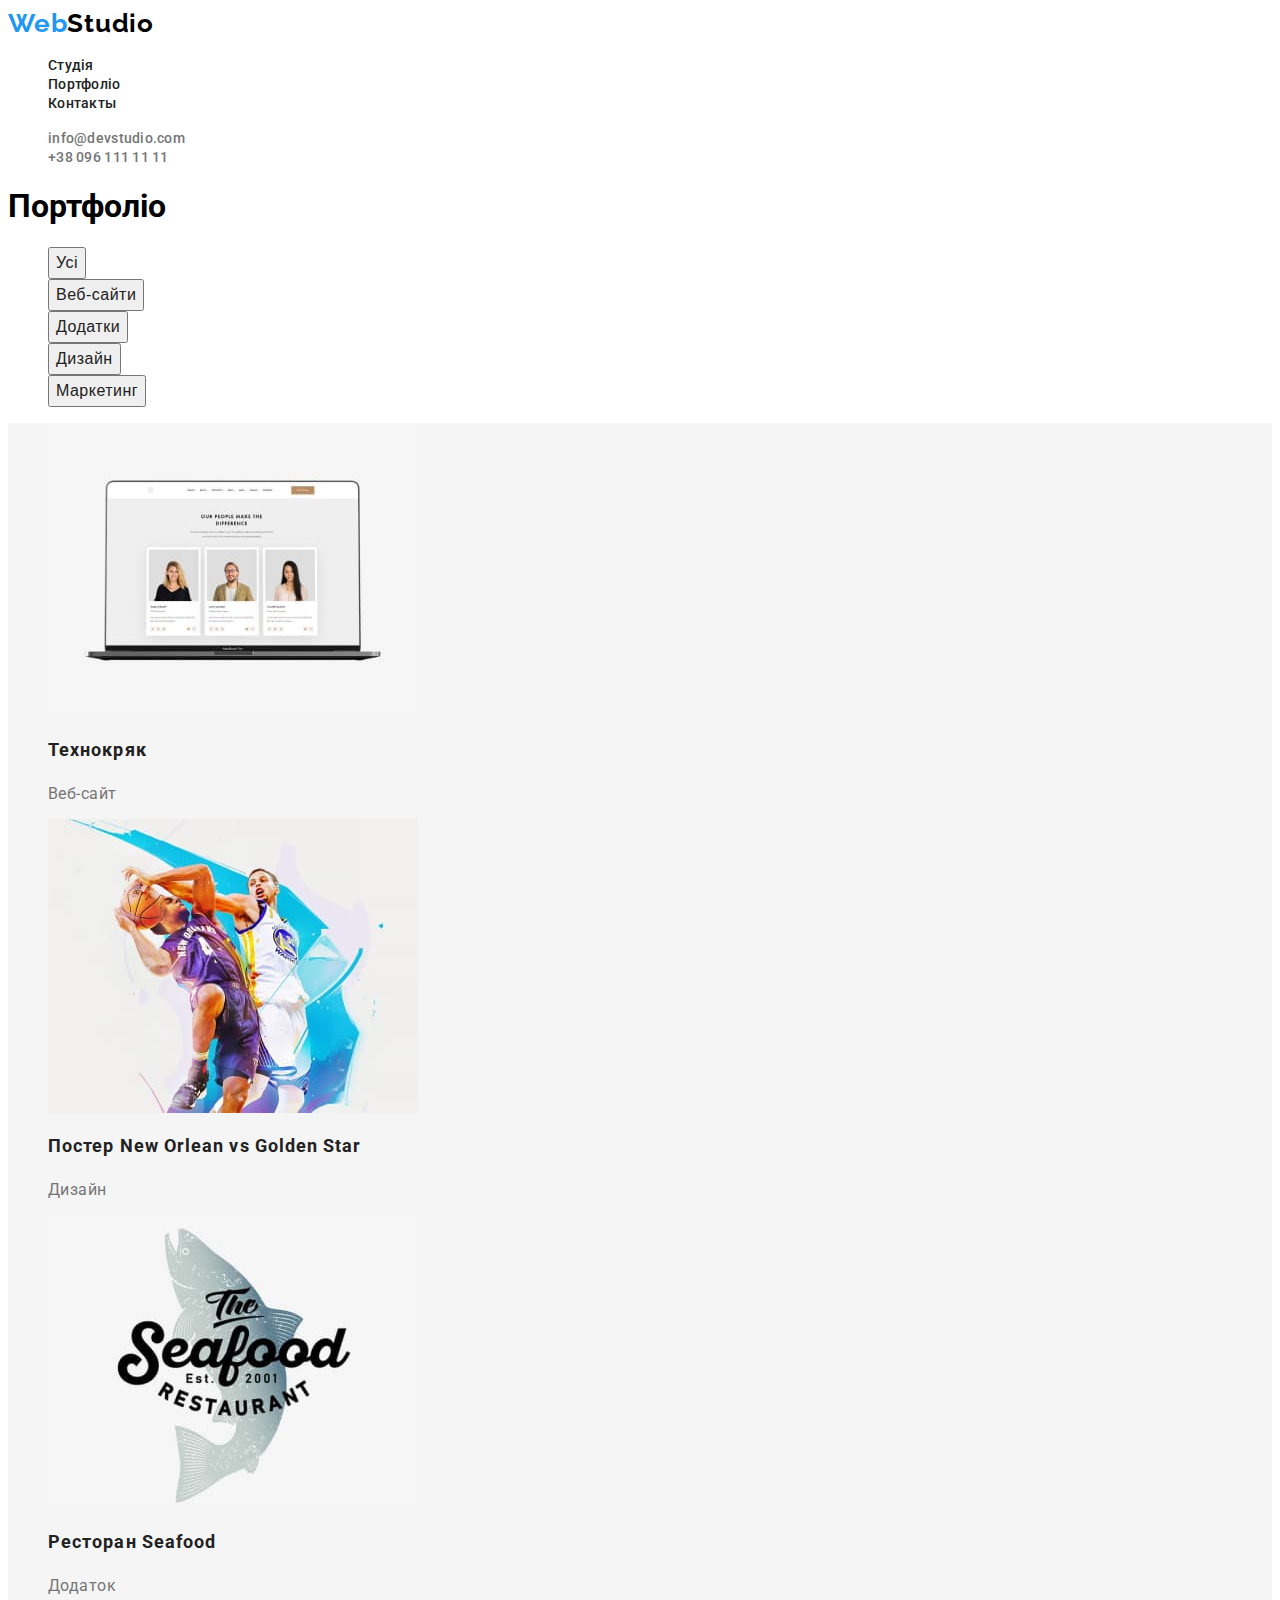
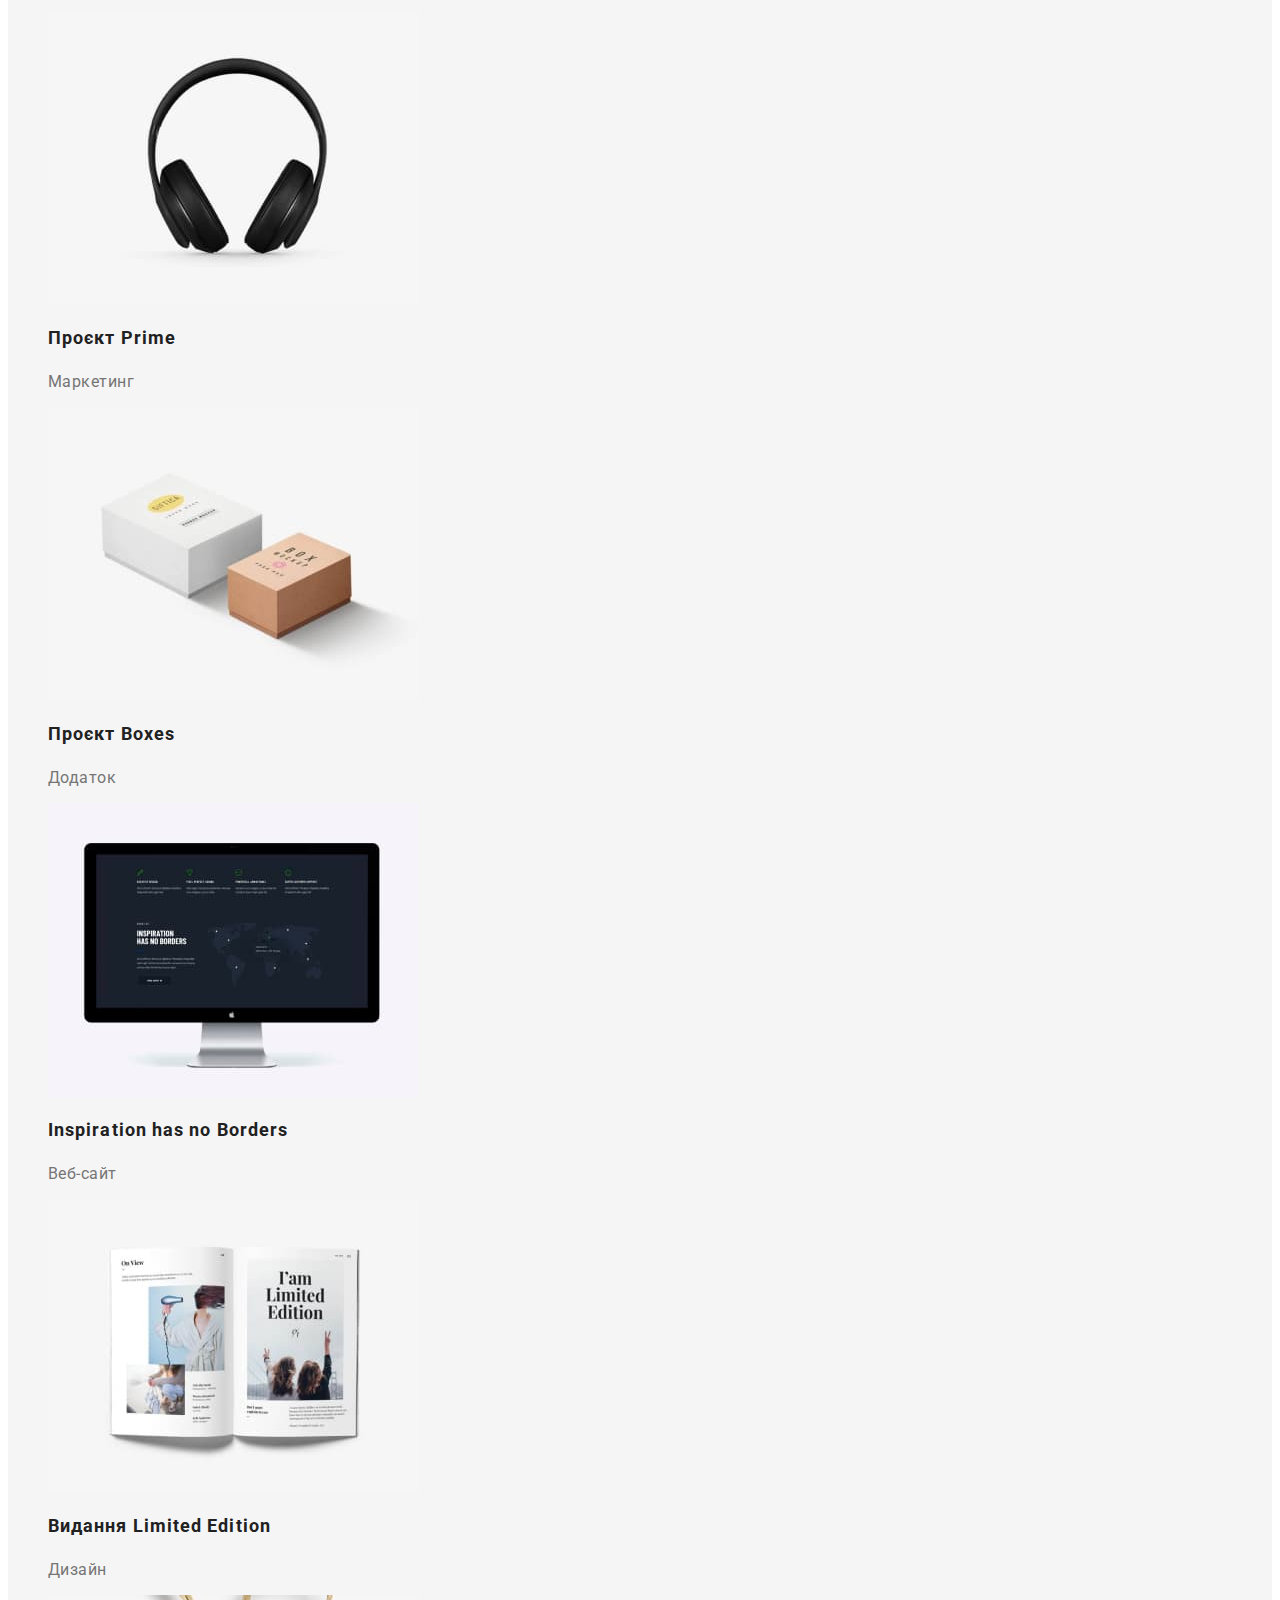
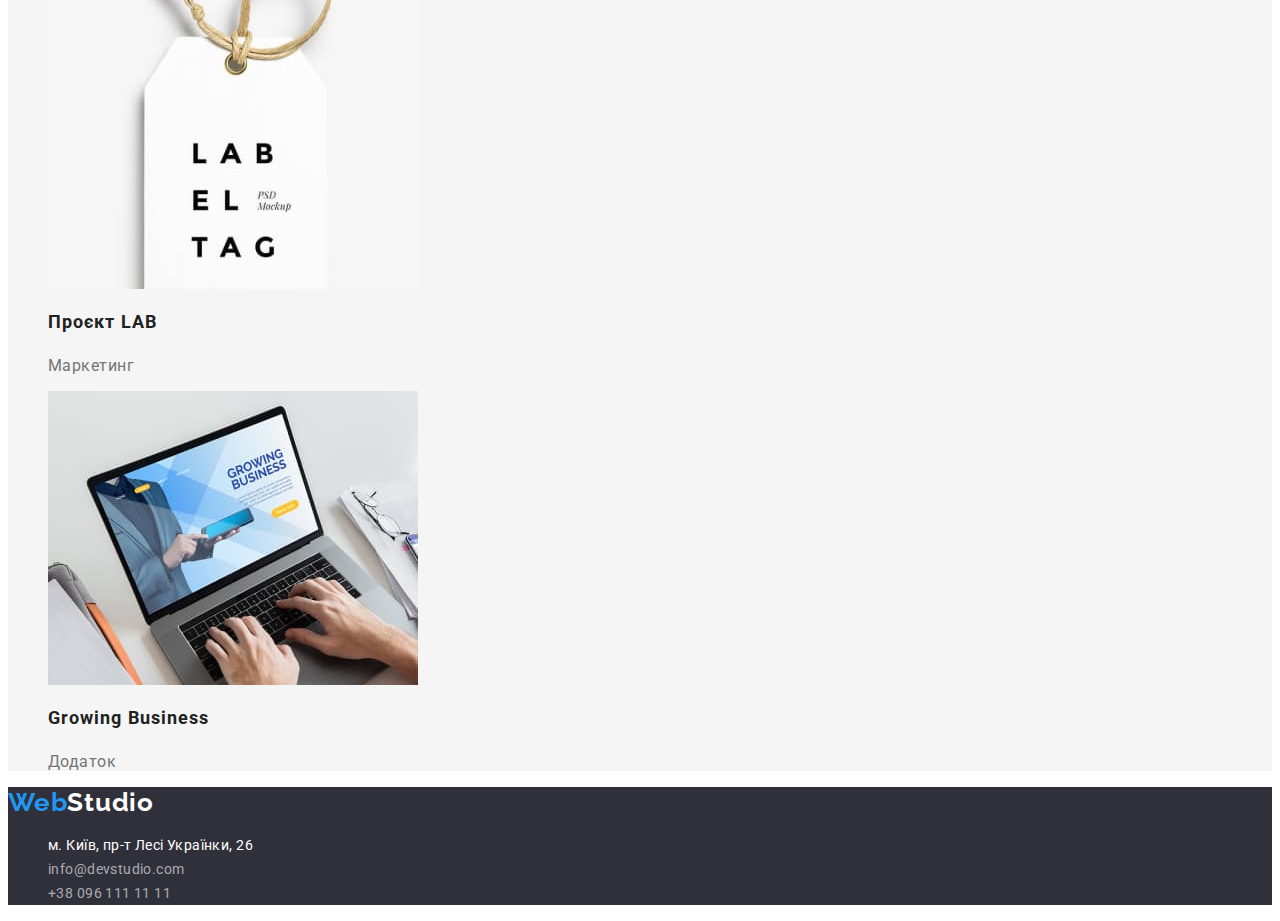
==== commit d057c2c7: "HW2 attempt 2" ====
--- a/portfolio.html
+++ b/portfolio.html
@@ -34,38 +34,38 @@
 
       <ul class="contact">
         <li>
-          <a class="contact-link" href="mailtu:info@devstudio.com"
+          <a class="contact-link-contact" href="mailtu:info@devstudio.com"
             >info@devstudio.com</a
           >
         </li>
         <li>
-          <a class="contact-link" href="tel:+380961111111">+38 096 111 11 11</a>
+          <a class="contact-link-contact" href="tel:+380961111111"
+            >+38 096 111 11 11</a
+          >
         </li>
       </ul>
     </header>
     <main>
       <h1>Портфоліо</h1>
-      <section class="menu-portfolio">
+      <section>
         <ul>
           <li>
-            <button type="button">Усі</button>
+            <button type="button" class="menu-portfolio-btn">Усі</button>
           </li>
           <li>
-            <button type="button">Веб-сайти</button>
+            <button type="button" class="menu-portfolio-btn">Веб-сайти</button>
           </li>
           <li>
-            <button type="button">Додатки</button>
+            <button type="button" class="menu-portfolio-btn">Додатки</button>
           </li>
           <li>
-            <button type="button">Дизайн</button>
+            <button type="button" class="menu-portfolio-btn">Дизайн</button>
           </li>
           <li>
-            <button type="button">Маркетинг</button>
+            <button type="button" class="menu-portfolio-btn">Маркетинг</button>
           </li>
         </ul>
-      </section>
-      <section class="projects">
-        <ul>
+        <ul class="projects">
           <li>
             <img src="./images/project1.jpg" alt="Технокряк" width="370" />
             <h2 class="projects-h">Технокряк</h2>
@@ -136,10 +136,10 @@
     </main>
     <footer>
       <a href="./index.html " class="logo footer-logo">
-        <span class="web">Web</span>Studio</a
+        <span class="web">Web</span><span class="studio">Studio</span></a
       >
       <address>
-        <ul>
+        <ul class="link-footer">
           <li>
             <a
               href="https://goo.gl/maps/ACZNKpHMxKwvgp7U7"
--- a/CSS/styles.css
+++ b/CSS/styles.css
@@ -17,7 +17,10 @@
   color: #2196f3;
   
 }
-
+address {
+font-family: Roboto;
+font-style: normal;
+}
 ul {
   list-style: none;
 }
@@ -49,22 +52,25 @@
 color: #000000;
 
 }
-.contact contact-link {
+.contact-link-contact 
+ {
   color: var(--color-text-secondary);
   font-weight: 500;
   font-size: 14px;
   line-height: 1.14;
   letter-spacing: 0.02em;
 }
-.logo:hover,
+.link-maps:hover,
 .logo:focus,
 .link:hover,
 .link:focus,
-.contact-link:hover,
-.contact-link:focus,
+.contact-link-contact:hover,
+.contact-link-contact:focus,
 .contact-link-footer:hover,
-.contact-link-footer:focus {
-  color: var(--color-web-blue);
+.contact-link-footer:focus,
+.menu-portfolio-btn:hover,
+.menu-portfolio--btn:focus {
+color: var(--color-web-blue);
 }
 .contact-link-footer {color:rgba(255, 255, 255, 0.6);
 ;}
@@ -77,6 +83,7 @@
   font-size: 14px;
   line-height: 1.14;
   letter-spacing: 0.02em;
+
 }
 
 .hero h1 {
@@ -108,6 +115,7 @@
   letter-spacing: 0.03em;
 }
 .feature-description {
+  color: var(--color-text-secondary);
   font-weight: 400;
   font-size: 14px;
   line-height: 1.71;
@@ -134,13 +142,15 @@
   letter-spacing: 0.03em;
 }
 .comand-p {
-  font-weight: 400;
-  font-size: 16px;
-  line-height: 1.19;
-  text-align: center;
-  letter-spacing: 0.03em;
-}
-.menu-portfolio {
+color: var(--color-text-secondary);
+font-weight: 400;
+font-size: 16px;
+line-height: 1.19;
+
+text-align: center;
+letter-spacing: 0.03em;
+}
+.menu-portfolio-btn {
   color: var(--color-text-main);
   font-weight: 500;
   font-size: 16px;
@@ -148,11 +158,14 @@
   text-align: center;
   letter-spacing: 0.03em;
 }
+.projects {
+  background: var(--color-fone);
+}
 .projects-h {
   color: var(--color-text-main);
   font-weight: 700;
   font-size: 18px;
-  line-height: 20;
+  line-height: 2;
 
   letter-spacing: 0.06em;
 }
@@ -174,8 +187,8 @@
   letter-spacing: 0.03em;
 }
 .contact-link contact {
-  color: var(--color-text-secondary;
-  font-weight: 500;
+color: var(--color-text-secondary;)
+font-weight: 500;
 font-size: 14px;
 line-height: 16px;
 letter-spacing: 0.02em;
@@ -190,7 +203,8 @@
 font-size: 14px;
 line-height: 1.7;
 letter-spacing: 0.03em;
-
-
-
-}+}
+.studio {
+  color: #FFFFFF;
+}
+
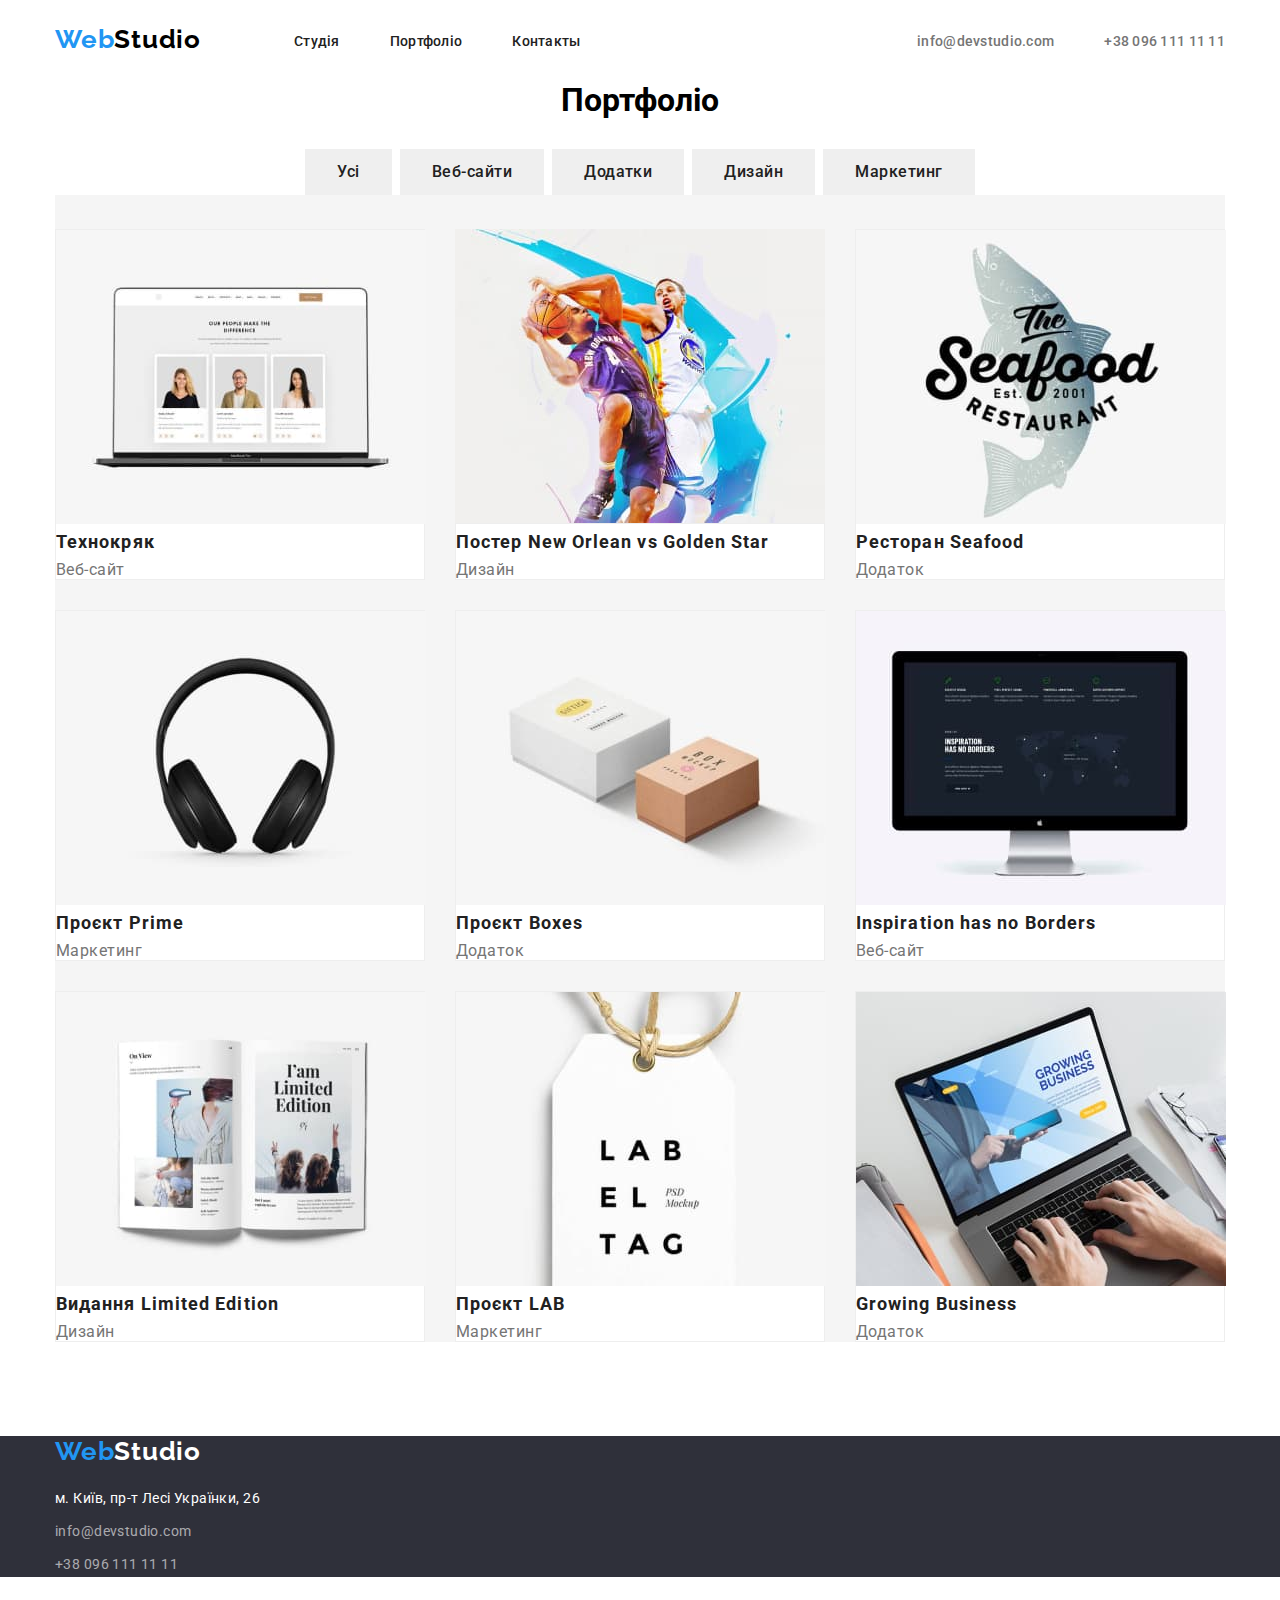
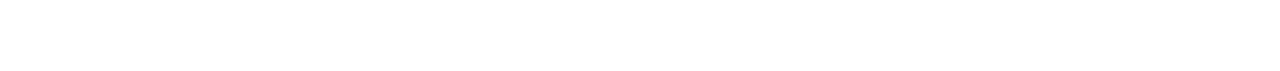
==== commit 06197007: "hw3-1" ====
--- a/portfolio.html
+++ b/portfolio.html
@@ -11,44 +11,52 @@
       href="https://fonts.googleapis.com/css2?family=Oleo+Script&family=Raleway:wght@700&family=Roboto:wght@400;500;700;900&display=swap"
       rel="stylesheet"
     />
+    <link
+      rel="stylesheet"
+      href="https://cdnjs.cloudflare.com/ajax/libs/modern-normalize/0.6.0/modern-normalize.min.css"
+    />
     <link rel="stylesheet" href="CSS/styles.css" />
   </head>
   <body>
     <header class="web-header">
-      <nav class="nav-header">
-        <a href="./index.html " class="logo">
-          <span class="web">Web</span>Studio</a
-        >
-        <ul class="menu-header">
-          <li>
-            <a href="./studio.html" class="link">Студія</a>
+      <div class="container page-hader-cont">
+        <nav class="nav-container">
+          <a href="./index.html " class="logo">
+            <span class="web">Web</span>Studio</a
+          >
+
+          <ul class="header-link-cont">
+            <li class="header-link">
+              <a href="./studio.html" class="link">Студія</a>
+            </li>
+            <li class="header-link">
+              <a href="./portfolio.html" class="link">Портфоліо</a>
+            </li>
+            <li class="header-link">
+              <a href="" class="link">Контакты</a>
+            </li>
+          </ul>
+        </nav>
+
+        <ul class="contact">
+          <li class="contact-link">
+            <a class="contact-link-contact" href="mailtu:info@devstudio.com"
+              >info@devstudio.com</a
+            >
           </li>
-          <li>
-            <a href="./portfolio.html" class="link">Портфоліо</a>
-          </li>
-          <li>
-            <a href="" class="link">Контакты</a>
+          <li class="contact-link">
+            <a class="contact-link-contact" href="tel:+380961111111"
+              >+38 096 111 11 11</a
+            >
           </li>
         </ul>
-      </nav>
-
-      <ul class="contact">
-        <li>
-          <a class="contact-link-contact" href="mailtu:info@devstudio.com"
-            >info@devstudio.com</a
-          >
-        </li>
-        <li>
-          <a class="contact-link-contact" href="tel:+380961111111"
-            >+38 096 111 11 11</a
-          >
-        </li>
-      </ul>
+      </div>
     </header>
     <main>
-      <h1>Портфоліо</h1>
-      <section>
-        <ul>
+      <h1 class="portf-h-invis">Портфоліо</h1>
+
+      <section class="container">
+        <ul class="menu-portfolio-btn">
           <li>
             <button type="button" class="menu-portfolio-btn">Усі</button>
           </li>
@@ -67,9 +75,11 @@
         </ul>
         <ul class="projects">
           <li>
-            <img src="./images/project1.jpg" alt="Технокряк" width="370" />
-            <h2 class="projects-h">Технокряк</h2>
-            <p class="projects-p">Веб-сайт</p>
+            <div class="projects-li">
+              <img src="./images/project1.jpg" alt="Технокряк" width="370" />
+              <h2 class="projects-h">Технокряк</h2>
+              <p class="projects-p">Веб-сайт</p>
+            </div>
           </li>
           <li>
             <img
@@ -77,89 +87,107 @@
               alt="Постер New Orlean vs Golden Star"
               width="370"
             />
-            <h2 class="projects-h">Постер New Orlean vs Golden Star</h2>
-            <p class="projects-p">Дизайн</p>
+            <div class="projects-li">
+              <h2 class="projects-h">Постер New Orlean vs Golden Star</h2>
+              <p class="projects-p">Дизайн</p>
+            </div>
           </li>
           <li>
-            <img
-              src="./images/project3.jpg"
-              alt="Ресторан Seafood"
-              width="370"
-            />
-            <h2 class="projects-h">Ресторан Seafood</h2>
-            <p class="projects-p">Додаток</p>
+            <div class="projects-li">
+              <img
+                src="./images/project3.jpg"
+                alt="Ресторан Seafood"
+                width="370"
+              />
+              <h2 class="projects-h">Ресторан Seafood</h2>
+              <p class="projects-p">Додаток</p>
+            </div>
           </li>
           <li>
-            <img src="./images/project4.jpg" alt="Проєкт Prime" width="370" />
-            <h2 class="projects-h">Проєкт Prime</h2>
-            <p class="projects-p">Маркетинг</p>
+            <div class="projects-li">
+              <img src="./images/project4.jpg" alt="Проєкт Prime" width="370" />
+              <h2 class="projects-h">Проєкт Prime</h2>
+              <p class="projects-p">Маркетинг</p>
+            </div>
           </li>
           <li>
-            <img src="./images/project5.jpg" alt="Проєкт Boxes" width="370" />
-            <h2 class="projects-h">Проєкт Boxes</h2>
-            <p class="projects-p">Додаток</p>
+            <div class="projects-li">
+              <img src="./images/project5.jpg" alt="Проєкт Boxes" width="370" />
+              <h2 class="projects-h">Проєкт Boxes</h2>
+              <p class="projects-p">Додаток</p>
+            </div>
           </li>
           <li>
-            <img
-              src="./images/project6.jpg"
-              alt="Inspiration has no Borders"
-              width="370"
-            />
-            <h2 class="projects-h">Inspiration has no Borders</h2>
-            <p class="projects-p">Веб-сайт</p>
+            <div class="projects-li">
+              <img
+                src="./images/project6.jpg"
+                alt="Inspiration has no Borders"
+                width="370"
+              />
+              <h2 class="projects-h">Inspiration has no Borders</h2>
+              <p class="projects-p">Веб-сайт</p>
+            </div>
           </li>
           <li>
-            <img
-              src="./images/project7.jpg"
-              alt="Видання Limited Edition"
-              width="370"
-            />
-            <h2 class="projects-h">Видання Limited Edition</h2>
-            <p class="projects-p">Дизайн</p>
+            <div class="projects-li">
+              <img
+                src="./images/project7.jpg"
+                alt="Видання Limited Edition"
+                width="370"
+              />
+              <h2 class="projects-h">Видання Limited Edition</h2>
+              <p class="projects-p">Дизайн</p>
+            </div>
           </li>
           <li>
-            <img src="./images/project8.jpg" alt="Проєкт LAB" width="370" />
-            <h2 class="projects-h">Проєкт LAB</h2>
-            <p class="projects-p">Маркетинг</p>
+            <div class="projects-li">
+              <img src="./images/project8.jpg" alt="Проєкт LAB" width="370" />
+              <h2 class="projects-h">Проєкт LAB</h2>
+              <p class="projects-p">Маркетинг</p>
+            </div>
           </li>
           <li>
-            <img
-              src="./images/project9.jpg"
-              alt="Growing Business"
-              width="370"
-            />
-            <h2 class="projects-h">Growing Business</h2>
-            <p class="projects-p">Додаток</p>
+            <div class="projects-li">
+              <img
+                src="./images/project9.jpg"
+                alt="Growing Business"
+                width="370"
+              />
+              <h2 class="projects-h">Growing Business</h2>
+              <p class="projects-p">Додаток</p>
+            </div>
           </li>
         </ul>
       </section>
     </main>
     <footer>
-      <a href="./index.html " class="logo footer-logo">
-        <span class="web">Web</span><span class="studio">Studio</span></a
-      >
-      <address>
-        <ul class="link-footer">
-          <li>
-            <a
-              href="https://goo.gl/maps/ACZNKpHMxKwvgp7U7"
-              target="_blank"
-              class="link-maps"
-              >м. Київ, пр-т Лесі Українки, 26</a
-            >
-          </li>
-          <li>
-            <a href="mailto:info@devstudio.com" class="contact-link-footer"
-              >info@devstudio.com</a
-            >
-          </li>
-          <li>
-            <a href="tel:+380961111111 " class="contact-link-footer"
-              >+38 096 111 11 11</a
-            >
-          </li>
-        </ul>
-      </address>
+      <div class="container">
+        <a href="./index.html " class="logo footer-logo">
+          <span class="web">Web</span><span class="studio">Studio</span></a
+        >
+        <address>
+          <ul class="link-footer">
+            <li>
+              <a
+                href="https://goo.gl/maps/ACZNKpHMxKwvgp7U7"
+                target="_blank"
+                class="link-maps"
+                >м. Київ, пр-т Лесі Українки, 26</a
+              >
+            </li>
+            <li>
+              <a href="mailto:info@devstudio.com" class="contact-link-footer"
+                >info@devstudio.com</a
+              >
+            </li>
+            <li>
+              <a href="tel:+380961111111 " class="contact-link-footer"
+                >+38 096 111 11 11</a
+              >
+            </li>
+          </ul>
+        </address>
+      </div>
     </footer>
   </body>
 </html>
--- a/CSS/styles.css
+++ b/CSS/styles.css
@@ -3,7 +3,61 @@
   --color-text-main: #212121;
   --color-text-secondary: #757575;
   --color-fone: #f5f5f5;
-
+}
+h1,
+h2,
+h3,
+h4,
+p {
+  margin-top: 0;
+  margin-bottom: 0;
+}
+ol,
+ul {
+  margin-top: 0;
+  margin-bottom: 0;
+  padding-left: 0;
+}
+.page-hader-cont {
+  align-items: center;
+}
+h1 {
+  margin-bottom: 30px;
+}
+
+.container {
+  width: 1200px;
+
+  margin-left: auto;
+  margin-right: auto;
+  padding-left: 15px;
+  padding-right: 15px;
+
+  margin-bottom: 94px;
+}
+
+.nav-container {
+  display: flex;
+}
+.page-hader-cont {
+  display: flex;
+}
+
+.contact {
+  display: flex;
+  margin-left: auto;
+}
+
+.header-link-cont {
+  display: flex;
+  padding-top: 32px;
+  padding-bottom: 32px;
+}
+.header-link-cont :not(:last-child) {
+  margin-right: 50px;
+}
+.contact :not(:last-child) {
+  margin-right: 50px;
 }
 .web {
   font-family: "Raleway";
@@ -15,21 +69,21 @@
   letter-spacing: 0.03em;
 
   color: #2196f3;
-  
 }
 address {
-font-family: Roboto;
-font-style: normal;
+  font-family: Roboto;
+  font-style: normal;
 }
 ul {
   list-style: none;
 }
 a {
-  
   text-decoration: none;
 }
 button {
   cursor: pointer;
+  padding: 10px 32px;
+  border: 0;
 }
 img {
   display: block;
@@ -40,25 +94,34 @@
 footer {
   background-color: #2f303a;
 }
+
 .logo {
-font-family: 'Raleway';
-font-style: normal;
-font-weight: 700;
-font-size: 26px;
-line-height: 1.19;
-
-letter-spacing: 0.03em;
-
-color: #000000;
-
-}
-.contact-link-contact 
- {
+  padding-top: 24px;
+  padding-bottom: 25px;
+  margin-right: 93px;
+  font-family: "Raleway";
+  font-style: normal;
+  font-weight: 700;
+  font-size: 26px;
+  line-height: 1.19;
+
+  letter-spacing: 0.03em;
+
+  color: #000000;
+}
+
+.contact-link-contact {
+  gap: 50px;
+  justify-content: flex-end;
   color: var(--color-text-secondary);
   font-weight: 500;
   font-size: 14px;
   line-height: 1.14;
   letter-spacing: 0.02em;
+}
+.container.page-hader-cont {
+  margin-bottom: 0px;
+  justify-content: center;
 }
 .link-maps:hover,
 .logo:focus,
@@ -69,11 +132,12 @@
 .contact-link-footer:hover,
 .contact-link-footer:focus,
 .menu-portfolio-btn:hover,
-.menu-portfolio--btn:focus {
-color: var(--color-web-blue);
-}
-.contact-link-footer {color:rgba(255, 255, 255, 0.6);
-;}
+.menu-portfolio-btn:focus {
+  color: var(--color-web-blue);
+}
+.contact-link-footer {
+  color: rgba(255, 255, 255, 0.6);
+}
 .contact-link,
 .link {
   color: var(--color-text-main);
@@ -83,43 +147,84 @@
   font-size: 14px;
   line-height: 1.14;
   letter-spacing: 0.02em;
-
+}
+.hero {
+  background-color: #2f303a;
+  margin-bottom: 94px;
+}
+.hero-h {
+  padding-top: 200px;
+  padding-bottom: 30px;
+
+  text-transform: uppercase;
+  width: 696px;
+  margin-left: auto;
+  margin-right: auto;
+  font-size: 16px;
+  height: 1.88;
 }
 
 .hero h1 {
-  color: #FFFFFF;;
-  background-color: #2f303a;
+  color: #ffffff;
+  text-align: center;
   font-size: 44px;
   font-weight: 900;
   font-size: 44px;
   line-height: 1.37;
   letter-spacing: 6%;
-  text-align: center;
+  padding-bottom: 30px;
+}
+.button {
+  padding-bottom: 200px;
 }
 .hero-order {
+  align-items: flex-start;
+  display: block;
+  margin-left: auto;
+  margin-right: auto;
+
+  margin-top: 30px;
   background-color: var(--color-web-blue);
-  color: #FFFFFF;;
-  font-weight: 700;
-  font-size: 16px;
-  line-height: 1.88;
-
-  display: flex;
-  align-items: center;
-  text-align: center;
+  max-width: 216px;
+  color: #ffffff;
+
+  text-align: center;
+  padding: 10px 32px;
+  border-radius: 4px;
+  border: none;
+
   letter-spacing: 0.06em;
 }
+.feature-li {
+  width: 270px;
+}
+.feature-ul {
+  flex-basis: calc(100%-90) / 4;
+  display: flex;
+  gap: 30px;
+
+  margin-bottom: 94px;
+}
+
 .feature-h {
+  margin-bottom: 10px;
   font-weight: 700;
   font-size: 14px;
   line-height: 1.14;
   letter-spacing: 0.03em;
 }
 .feature-description {
+  display: flex;
   color: var(--color-text-secondary);
   font-weight: 400;
   font-size: 14px;
   line-height: 1.71;
   letter-spacing: 0.03em;
+}
+
+.about-us-poto {
+  display: flex;
+  gap: 30px;
 }
 
 .about-us {
@@ -128,6 +233,12 @@
   line-height: 1.17;
   text-align: center;
   letter-spacing: 0.03em;
+  margin-bottom: 50px;
+}
+.about-us-ul {
+  display: flex;
+
+  gap: 30px;
 }
 
 .link {
@@ -142,13 +253,16 @@
   letter-spacing: 0.03em;
 }
 .comand-p {
-color: var(--color-text-secondary);
-font-weight: 400;
-font-size: 16px;
-line-height: 1.19;
-
-text-align: center;
-letter-spacing: 0.03em;
+  color: var(--color-text-secondary);
+  font-weight: 400;
+  font-size: 16px;
+  line-height: 1.19;
+
+  text-align: center;
+  letter-spacing: 0.03em;
+}
+.portf-h-invis {
+  text-align: center;
 }
 .menu-portfolio-btn {
   color: var(--color-text-main);
@@ -178,6 +292,16 @@
 
   letter-spacing: 0.03em;
 }
+.footer-cont {
+  padding-top: 60px;
+  padding-bottom: 60px;
+}
+.link-footer {
+  padding-top: 20px;
+}
+.link-footer :not(:last-child) {
+  padding-bottom: 9px;
+}
 .link-maps {
   color: white;
   font-weight: 400;
@@ -186,25 +310,37 @@
 
   letter-spacing: 0.03em;
 }
-.contact-link contact {
-color: var(--color-text-secondary;)
-font-weight: 500;
-font-size: 14px;
-line-height: 16px;
-letter-spacing: 0.02em;
-
-
-  letter-spacing: 0.03em;
-
-  color: rgba(255, 255, 255, 0.6);
-}
+
 .contact-link-footer {
-font-weight: 400;
-font-size: 14px;
-line-height: 1.7;
-letter-spacing: 0.03em;
+  font-weight: 400;
+  font-size: 14px;
+  line-height: 1.7;
+  letter-spacing: 0.03em;
 }
 .studio {
-  color: #FFFFFF;
-}
-
+  color: #ffffff;
+}
+.menu-portfolio-btn {
+  display: flex;
+  justify-content: center;
+
+  gap: 8px;
+}
+.projects {
+  padding-top: 34px;
+  display: flex;
+  flex-wrap: wrap;
+  gap: 30px;
+}
+.projects-li {
+  width: 370px;
+  box-sizing: border-box;
+  background: #ffffff;
+  border: 1px solid #eeeeee;
+}
+.footer-logo {
+  padding-top: 0px;
+
+  padding-bottom: 0px;
+  margin-right: 0px;
+}
